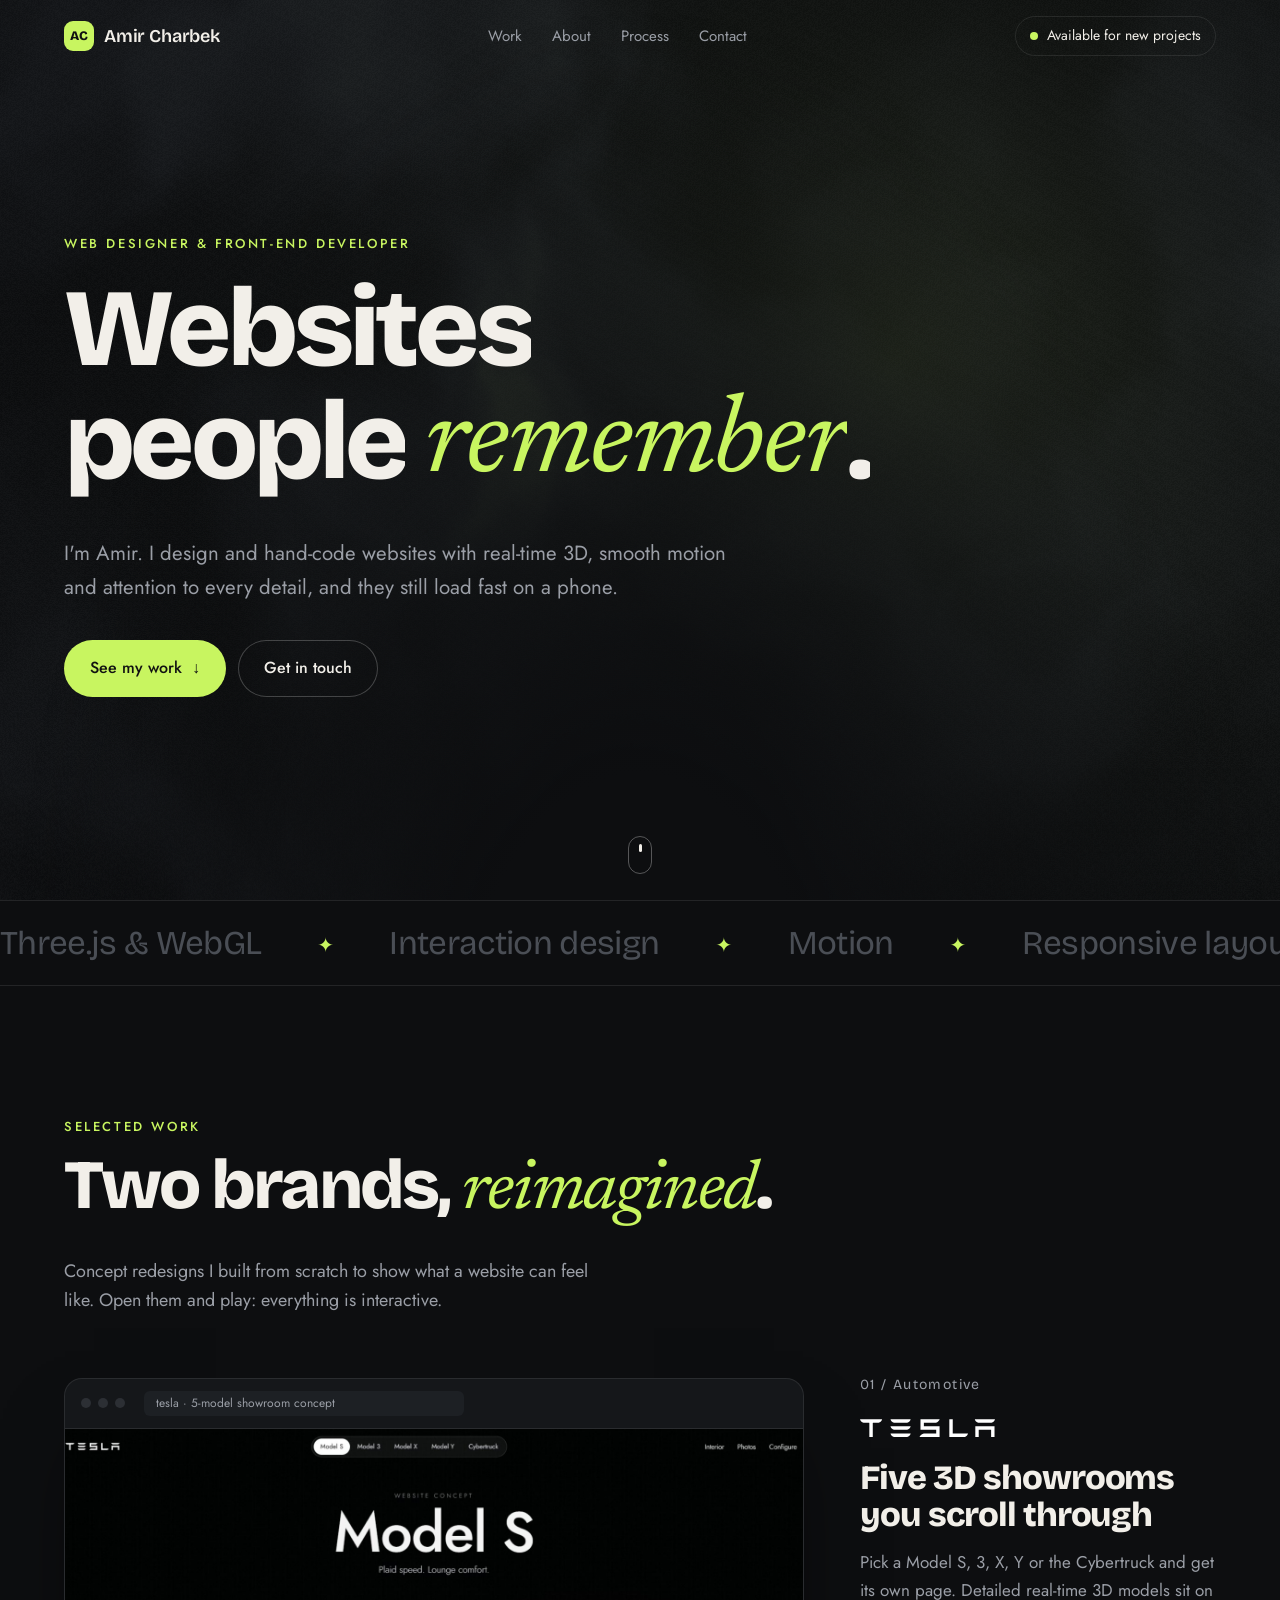
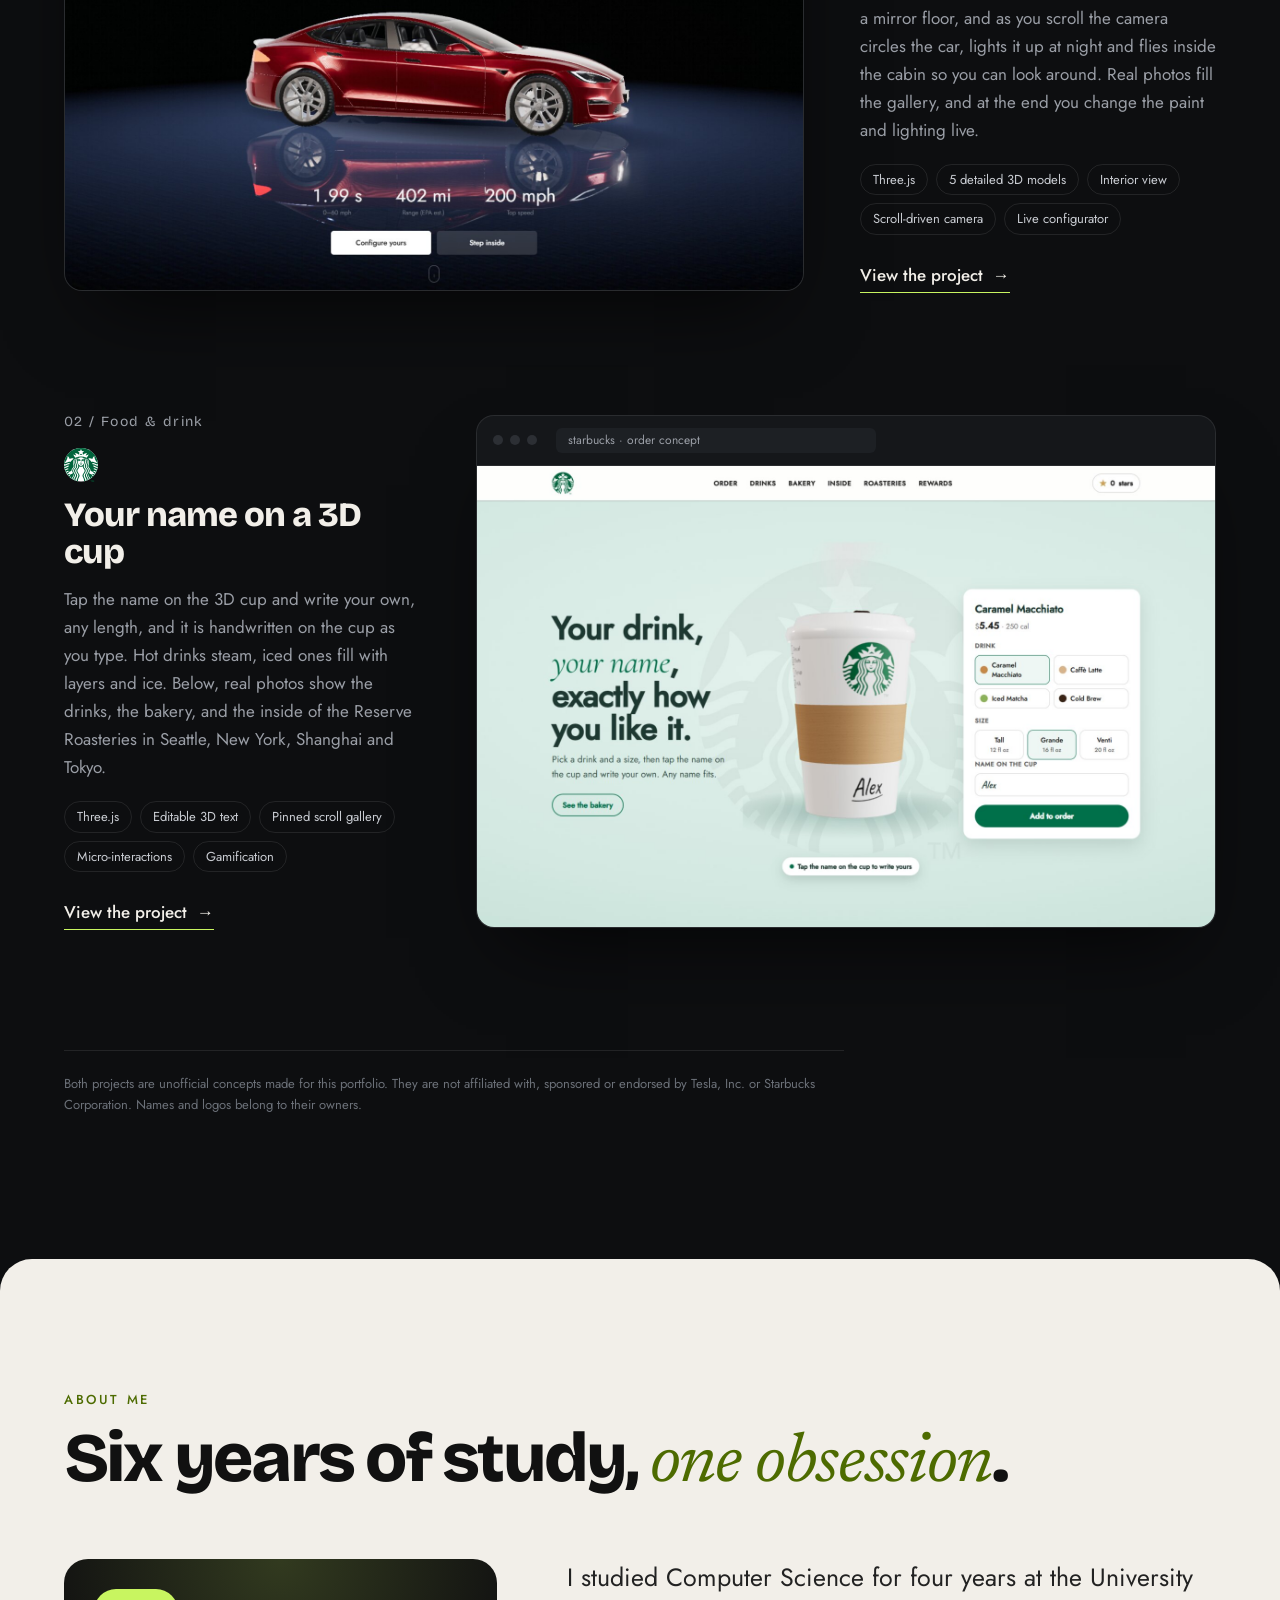
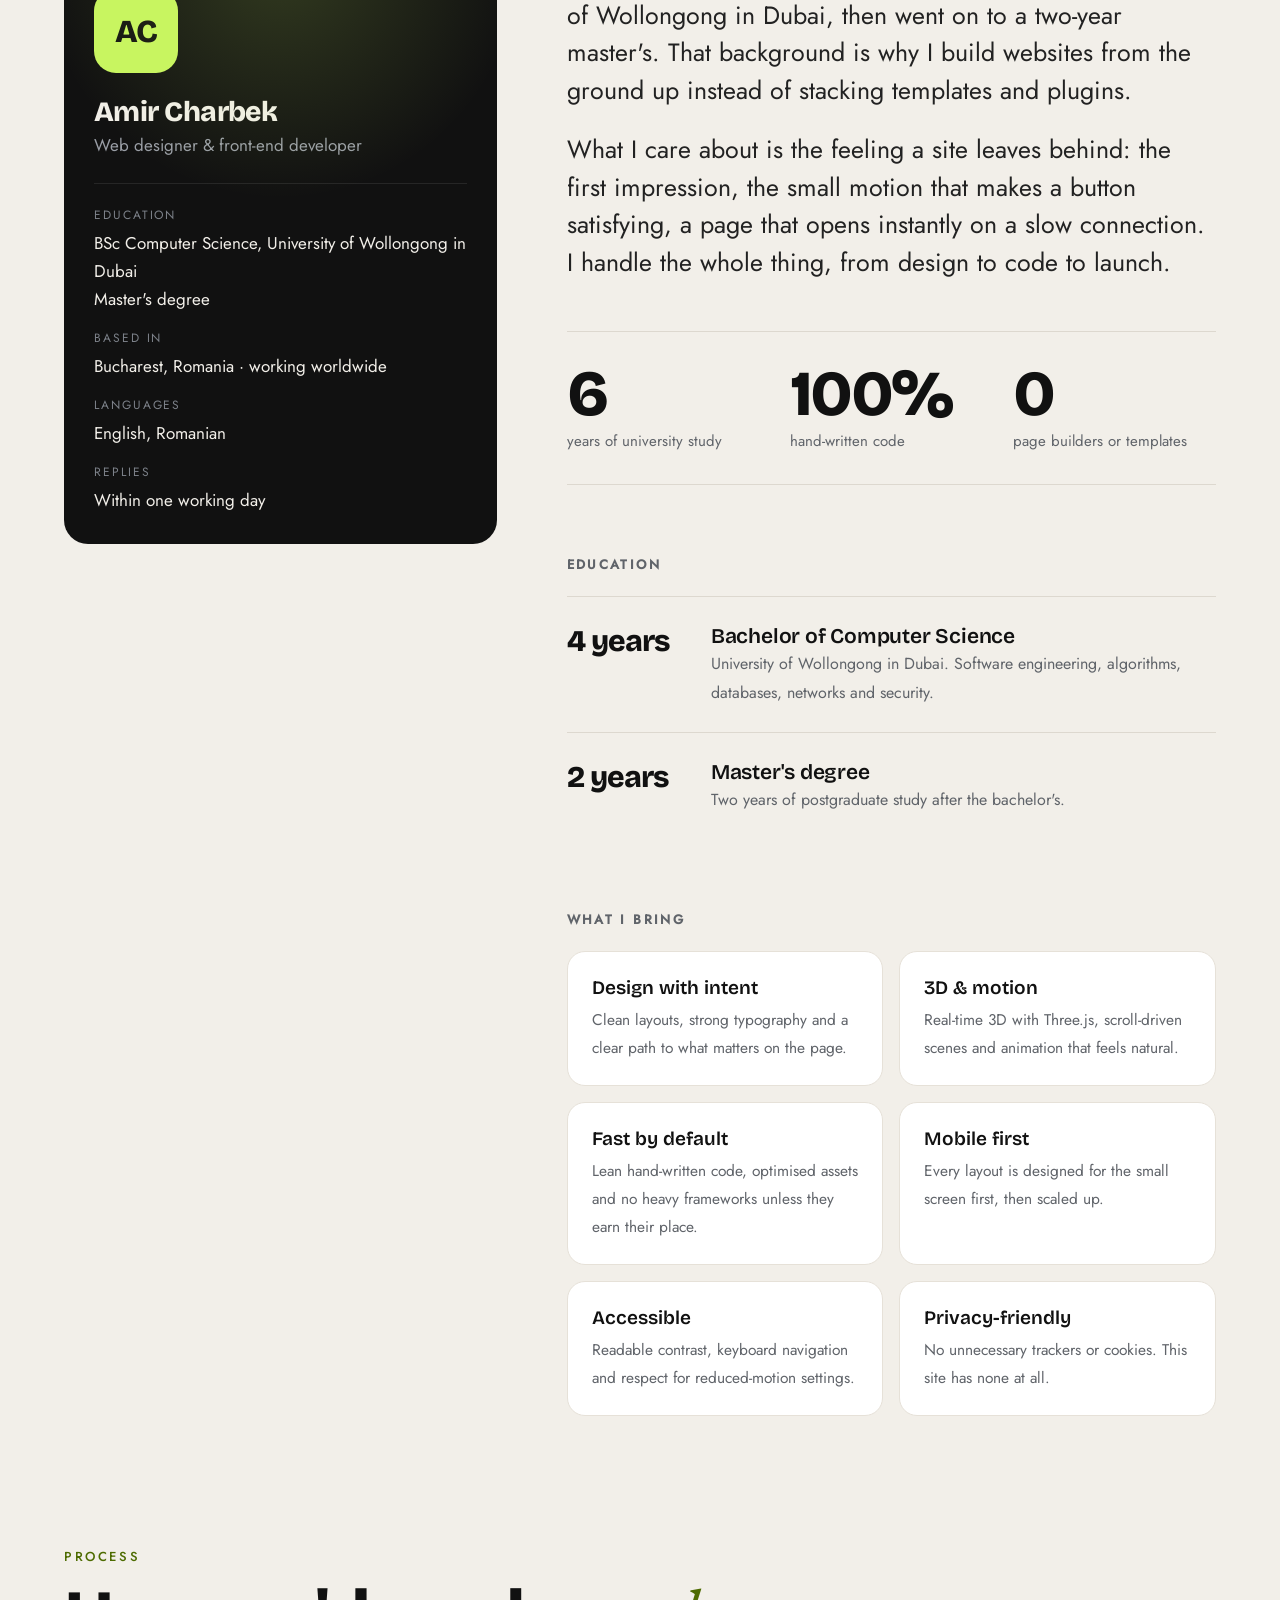
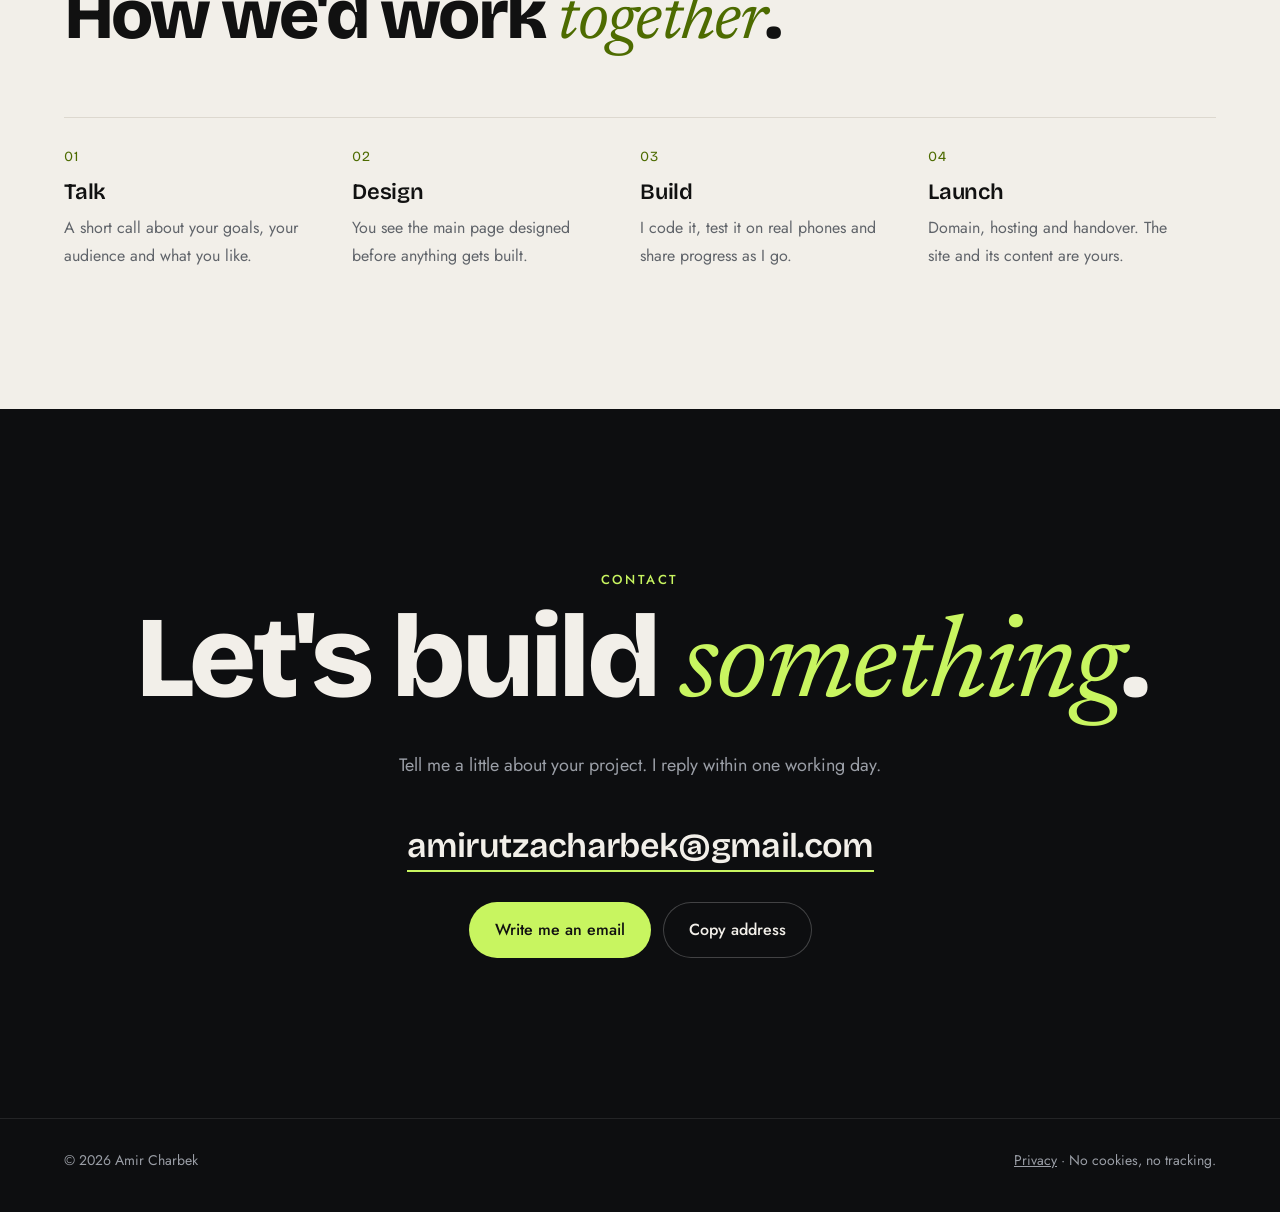
==== index.html @ db510cf8 "Portfolio site" ====
﻿<!doctype html>
<html lang="en">
<head>
<meta charset="utf-8">
<meta name="viewport" content="width=device-width, initial-scale=1">
<title>Amir Charbek · Web designer &amp; front-end developer</title>
<meta name="description" content="Amir Charbek designs and builds fast, interactive websites with 3D, motion and hand-written code. BSc Computer Science, University of Wollongong in Dubai, plus a master's degree.">
<meta name="theme-color" content="#0d0e10">
<link rel="stylesheet" href="/fonts/fonts.css">
<link rel="stylesheet" href="/style.css">
<script type="importmap">{ "imports": { "three": "/lib/three.module.min.js" } }</script>
</head>
<body>

<header class="top" id="top">
  <div class="wrap">
    <a class="brand" href="#"><i aria-hidden="true">AC</i>Amir Charbek</a>
    <nav aria-label="Main">
      <a href="#work">Work</a>
      <a href="#about">About</a>
      <a href="#process">Process</a>
      <a href="#contact">Contact</a>
    </nav>
    <a class="avail" href="#contact"><b aria-hidden="true"></b><span>Available for new projects</span></a>
  </div>
</header>

<main>
  <div class="hero">
    <canvas id="bg" aria-hidden="true"></canvas>
    <div class="wrap">
      <div class="eyebrow">Web designer &amp; front-end developer</div>
      <h1 id="headline">Websites people <span class="nb"><em>remember</em>.</span></h1>
      <p>I'm Amir. I design and hand-code websites with real-time 3D, smooth motion and attention to every detail, and they still load fast on a phone.</p>
      <div class="cta">
        <a class="btn" href="#work">See my work <span aria-hidden="true">↓</span></a>
        <a class="btn ghost" href="#contact">Get in touch</a>
      </div>
    </div>
    <div class="scroll-cue" aria-hidden="true"></div>
  </div>

  <div class="marquee" aria-hidden="true"><div>
    <span>Three.js &amp; WebGL</span><span>Interaction design</span><span>Motion</span><span>Responsive layouts</span><span>Accessibility</span><span>Performance</span><span>Clean code</span>
    <span>Three.js &amp; WebGL</span><span>Interaction design</span><span>Motion</span><span>Responsive layouts</span><span>Accessibility</span><span>Performance</span><span>Clean code</span>
  </div></div>

  <section id="work">
    <div class="wrap">
      <div class="sec-head">
        <div>
          <div class="eyebrow reveal">Selected work</div>
          <h2 class="reveal">Two brands, <em>reimagined</em>.</h2>
        </div>
        <p class="lead reveal">Concept redesigns I built from scratch to show what a website can feel like. Open them and play: everything is interactive.</p>
      </div>

      <article class="project">
        <a class="frame reveal" href="/proiecte/tesla/" data-tilt>
          <div class="bar"><i></i><i></i><i></i><span>tesla · 5-model showroom concept</span></div>
          <div class="shot"><img src="/proiecte/tesla/cover.jpg" alt="Tesla concept: a detailed 3D Tesla in a dark showroom with a mirror floor" loading="lazy" width="1600" height="1000"></div>
          <div class="open">Open ↗</div>
        </a>
        <div class="meta reveal">
          <div class="num">01 / Automotive</div>
          <div class="logo"><img src="/proiecte/tesla/img/tesla-wordmark-white.svg" alt="Tesla" style="height:18px"></div>
          <h3>Five 3D showrooms you scroll through</h3>
          <p>Pick a Model S, 3, X, Y or the Cybertruck and get its own page. Detailed real-time 3D models sit on a mirror floor, and as you scroll the camera circles the car, lights it up at night and flies inside the cabin so you can look around. Real photos fill the gallery, and at the end you change the paint and lighting live.</p>
          <div class="tags"><span>Three.js</span><span>5 detailed 3D models</span><span>Interior view</span><span>Scroll-driven camera</span><span>Live configurator</span></div>
          <a class="link" href="/proiecte/tesla/">View the project <span aria-hidden="true">→</span></a>
        </div>
      </article>

      <article class="project">
        <a class="frame reveal" href="/proiecte/starbucks/" data-tilt>
          <div class="bar"><i></i><i></i><i></i><span>starbucks · order concept</span></div>
          <div class="shot"><img src="/proiecte/starbucks/cover.jpg" alt="Starbucks concept: a 3D cup with a handwritten name next to a drink builder" loading="lazy" width="1600" height="1000"></div>
          <div class="open">Open ↗</div>
        </a>
        <div class="meta reveal">
          <div class="num">02 / Food &amp; drink</div>
          <div class="logo"><img src="/proiecte/starbucks/img/starbucks-siren.svg" alt="Starbucks"></div>
          <h3>Your name on a 3D cup</h3>
          <p>Tap the name on the 3D cup and write your own, any length, and it is handwritten on the cup as you type. Hot drinks steam, iced ones fill with layers and ice. Below, real photos show the drinks, the bakery, and the inside of the Reserve Roasteries in Seattle, New York, Shanghai and Tokyo.</p>
          <div class="tags"><span>Three.js</span><span>Editable 3D text</span><span>Pinned scroll gallery</span><span>Micro-interactions</span><span>Gamification</span></div>
          <a class="link" href="/proiecte/starbucks/">View the project <span aria-hidden="true">→</span></a>
        </div>
      </article>

      <p class="note reveal">Both projects are unofficial concepts made for this portfolio. They are not affiliated with, sponsored or endorsed by Tesla, Inc. or Starbucks Corporation. Names and logos belong to their owners.</p>
    </div>
  </section>

  <section class="about" id="about">
    <div class="wrap">
      <div class="sec-head">
        <div>
          <div class="eyebrow reveal">About me</div>
          <h2 class="reveal">Six years of study, <em>one obsession</em>.</h2>
        </div>
      </div>
      <div class="about-grid">
        <aside class="idcard reveal" id="idcard" aria-label="Profile">
          <div class="mono" aria-hidden="true">AC</div>
          <h3>Amir Charbek</h3>
          <div class="role">Web designer &amp; front-end developer</div>
          <dl>
            <div><dt>Education</dt><dd>BSc Computer Science, University of Wollongong in Dubai<br>Master's degree</dd></div>
            <div><dt>Based in</dt><dd>Bucharest, Romania · working worldwide</dd></div>
            <div><dt>Languages</dt><dd>English, Romanian</dd></div>
            <div><dt>Replies</dt><dd>Within one working day</dd></div>
          </dl>
        </aside>
        <div class="about-text">
          <p class="reveal">I studied Computer Science for four years at the University of Wollongong in Dubai, then went on to a two-year master's. That background is why I build websites from the ground up instead of stacking templates and plugins.</p>
          <p class="reveal">What I care about is the feeling a site leaves behind: the first impression, the small motion that makes a button satisfying, a page that opens instantly on a slow connection. I handle the whole thing, from design to code to launch.</p>

          <div class="stats reveal">
            <div><b data-count="6">0</b><span>years of university study</span></div>
            <div><b data-count="100" data-suffix="%">0</b><span>hand-written code</span></div>
            <div><b data-count="0">0</b><span>page builders or templates</span></div>
          </div>

          <h3 class="sub reveal">Education</h3>
          <div class="timeline">
            <div class="reveal"><div class="yrs">4 years</div><div><strong>Bachelor of Computer Science</strong><span>University of Wollongong in Dubai. Software engineering, algorithms, databases, networks and security.</span></div></div>
            <div class="reveal"><div class="yrs">2 years</div><div><strong>Master's degree</strong><span>Two years of postgraduate study after the bachelor's.</span></div></div>
          </div>

          <h3 class="sub reveal">What I bring</h3>
          <div class="skills">
            <div class="skill reveal"><b>Design with intent</b><span>Clean layouts, strong typography and a clear path to what matters on the page.</span></div>
            <div class="skill reveal"><b>3D &amp; motion</b><span>Real-time 3D with Three.js, scroll-driven scenes and animation that feels natural.</span></div>
            <div class="skill reveal"><b>Fast by default</b><span>Lean hand-written code, optimised assets and no heavy frameworks unless they earn their place.</span></div>
            <div class="skill reveal"><b>Mobile first</b><span>Every layout is designed for the small screen first, then scaled up.</span></div>
            <div class="skill reveal"><b>Accessible</b><span>Readable contrast, keyboard navigation and respect for reduced-motion settings.</span></div>
            <div class="skill reveal"><b>Privacy-friendly</b><span>No unnecessary trackers or cookies. This site has none at all.</span></div>
          </div>
        </div>
      </div>
    </div>
  </section>

  <section class="process" id="process">
    <div class="wrap">
      <div class="sec-head">
        <div>
          <div class="eyebrow reveal" style="color:#4d6b00">Process</div>
          <h2 class="reveal">How we'd work <em style="color:#4d6b00">together</em>.</h2>
        </div>
      </div>
      <div class="steps">
        <div class="reveal"><div class="n">01</div><b>Talk</b><span>A short call about your goals, your audience and what you like.</span></div>
        <div class="reveal"><div class="n">02</div><b>Design</b><span>You see the main page designed before anything gets built.</span></div>
        <div class="reveal"><div class="n">03</div><b>Build</b><span>I code it, test it on real phones and share progress as I go.</span></div>
        <div class="reveal"><div class="n">04</div><b>Launch</b><span>Domain, hosting and handover. The site and its content are yours.</span></div>
      </div>
    </div>
  </section>

  <section class="contact" id="contact">
    <div class="wrap">
      <div class="eyebrow reveal">Contact</div>
      <h2 class="reveal">Let's build <em>something</em>.</h2>
      <p class="lead reveal">Tell me a little about your project. I reply within one working day.</p>
      <a class="mail reveal" href="mailto:amirutzacharbek@gmail.com">amirutzacharbek@gmail.com</a>
      <div class="cta reveal">
        <a class="btn" href="mailto:amirutzacharbek@gmail.com?subject=New%20project">Write me an email</a>
        <button class="btn ghost" id="copy" type="button">Copy address</button>
      </div>
    </div>
  </section>
</main>

<footer>
  <div class="wrap">
    <span>© 2026 Amir Charbek</span>
    <span><a href="/privacy/">Privacy</a> · No cookies, no tracking.</span>
  </div>
</footer>
<div class="toast" id="toast" role="status"></div>

<script>
// headline: split into words that slide up one after another
(() => {
  const h = document.getElementById('headline'); let i = 0;
  const wrapWords = node => [...node.childNodes].forEach(n => {
    if (n.nodeType === 3) {
      const frag = document.createDocumentFragment();
      n.textContent.split(/(\s+)/).forEach(t => {
        if (!t) return;
        if (/^\s+$/.test(t)) { frag.append(t); return; }
        const w = document.createElement('span'); w.className = 'w';
        const s = document.createElement('span'); s.textContent = t; s.style.animationDelay = (.15 + i++ * .08) + 's';
        w.append(s); frag.append(w);
      });
      n.replaceWith(frag);
    } else wrapWords(n);
  });
  wrapWords(h);
})();

// header gets a background after scrolling
const top_ = document.getElementById('top');
addEventListener('scroll', () => top_.classList.toggle('solid', scrollY > 40), { passive: true });

// reveal on scroll + counters
const reduce = matchMedia('(prefers-reduced-motion: reduce)').matches;
const count = el => { const to = +el.dataset.count, suf = el.dataset.suffix || '', t0 = performance.now(); const st = t => { const k = Math.min(1, (t - t0) / 1400), e = 1 - Math.pow(1 - k, 3); el.textContent = Math.round(to * e) + suf; if (k < 1) requestAnimationFrame(st); }; reduce ? el.textContent = to + suf : requestAnimationFrame(st); };
const io = new IntersectionObserver(es => es.forEach(e => { if (!e.isIntersecting) return; e.target.classList.add('in'); e.target.querySelectorAll('[data-count]').forEach(count); io.unobserve(e.target); }), { threshold: .15 });
document.querySelectorAll('.reveal').forEach(el => io.observe(el));

// 3D tilt on project frames
if (!reduce && matchMedia('(hover: hover)').matches) {
  document.querySelectorAll('[data-tilt]').forEach(f => {
    f.addEventListener('pointermove', e => { const r = f.getBoundingClientRect(), x = (e.clientX - r.left) / r.width - .5, y = (e.clientY - r.top) / r.height - .5; f.style.transform = `perspective(1400px) rotateY(${x * 7}deg) rotateX(${-y * 7}deg) translateY(-4px)`; });
    f.addEventListener('pointerleave', () => f.style.transform = '');
  });
  const card = document.getElementById('idcard');
  card.addEventListener('pointermove', e => { const r = card.getBoundingClientRect(); card.style.setProperty('--mx', (e.clientX - r.left) + 'px'); card.style.setProperty('--my', (e.clientY - r.top) + 'px'); });
}

// copy email
const toast = m => { const t = document.getElementById('toast'); t.textContent = m; t.classList.add('show'); clearTimeout(t.h); t.h = setTimeout(() => t.classList.remove('show'), 2200); };
document.getElementById('copy').addEventListener('click', async () => { try { await navigator.clipboard.writeText('amirutzacharbek@gmail.com'); toast('Email address copied'); } catch { toast('amirutzacharbek@gmail.com'); } });
</script>

<script type="module">
// hero background: flowing noise shader that reacts to the mouse
import * as THREE from 'three';
const canvas = document.getElementById('bg');
const reduce = matchMedia('(prefers-reduced-motion: reduce)').matches;
let renderer;
try { renderer = new THREE.WebGLRenderer({ canvas, antialias: false, alpha: false, powerPreference: 'low-power' }); } catch (e) { canvas.remove(); }
if (renderer) {
  renderer.setPixelRatio(Math.min(devicePixelRatio, 1.5));
  const scene = new THREE.Scene(), cam = new THREE.OrthographicCamera(-1, 1, 1, -1, 0, 1);
  const u = { t: { value: 0 }, res: { value: new THREE.Vector2() }, m: { value: new THREE.Vector2(.7, .6) } };
  const mat = new THREE.ShaderMaterial({ uniforms: u, vertexShader: 'varying vec2 v; void main(){ v = uv; gl_Position = vec4(position.xy, 0., 1.); }',
    fragmentShader: `
      precision highp float; varying vec2 v; uniform float t; uniform vec2 res, m;
      float h(vec2 p){ return fract(sin(dot(p, vec2(127.1, 311.7))) * 43758.5453); }
      float n(vec2 p){ vec2 i = floor(p), f = fract(p); f = f*f*(3.-2.*f); return mix(mix(h(i), h(i+vec2(1,0)), f.x), mix(h(i+vec2(0,1)), h(i+vec2(1,1)), f.x), f.y); }
      float fbm(vec2 p){ float a = .5, s = 0.; for (int i = 0; i < 5; i++){ s += a*n(p); p = p*2.03 + 7.1; a *= .5; } return s; }
      void main(){
        vec2 p = v; p.x *= res.x/res.y; vec2 mm = m; mm.x *= res.x/res.y;
        float d = length(p - mm);
        vec2 q = vec2(fbm(p*1.6 + t*.05), fbm(p*1.6 - t*.04 + 3.));
        float f = fbm(p*1.8 + q*1.9 + vec2(0., t*.03) - (p-mm)*.35*exp(-d*2.));
        vec3 base = vec3(.051,.055,.063);
        vec3 c = mix(base, vec3(.11,.12,.14), smoothstep(.35,.85,f));
        c += vec3(.78,.96,.38) * pow(smoothstep(.55,.95,f), 3.) * .38;
        c += vec3(.78,.96,.38) * .10 * exp(-d*3.2);
        c += (h(v*res + t) - .5) * .025;
        gl_FragColor = vec4(c, 1.);
      }` });
  scene.add(new THREE.Mesh(new THREE.PlaneGeometry(2, 2), mat));
  const size = () => { const r = canvas.getBoundingClientRect(); renderer.setSize(r.width, r.height, false); u.res.value.set(r.width, r.height); };
  addEventListener('resize', size); size();
  const want = new THREE.Vector2(.7, .6);
  addEventListener('pointermove', e => { const r = canvas.getBoundingClientRect(); want.set((e.clientX - r.left) / r.width, 1 - (e.clientY - r.top) / r.height); });
  let vis = true; new IntersectionObserver(([e]) => vis = e.isIntersecting).observe(canvas);
  const clock = new THREE.Clock();
  const loop = () => { requestAnimationFrame(loop); if (!vis) return; u.t.value = reduce ? 4 : clock.getElapsedTime(); u.m.value.lerp(want, .04); renderer.render(scene, cam); };
  loop();
}
</script>
</body>
</html>
---- fonts/fonts.css ----
@font-face{font-family:'Cormorant Garamond';font-style:normal;font-weight:400;font-display:swap;src:url(/fonts/cormorant-garamond-latin-400-normal.woff2) format('woff2');unicode-range:U+0000-00FF, U+0131, U+0152-0153, U+02BB-02BC, U+02C6, U+02DA, U+02DC, U+0304, U+0308, U+0329, U+2000-206F, U+20AC, U+2122, U+2191, U+2193, U+2212, U+2215, U+FEFF, U+FFFD}
@font-face{font-family:'Cormorant Garamond';font-style:normal;font-weight:400;font-display:swap;src:url(/fonts/cormorant-garamond-latin-ext-400-normal.woff2) format('woff2');unicode-range:U+0100-02BA, U+02BD-02C5, U+02C7-02CC, U+02CE-02D7, U+02DD-02FF, U+0304, U+0308, U+0329, U+1D00-1DBF, U+1E00-1E9F, U+1EF2-1EFF, U+2020, U+20A0-20AB, U+20AD-20C0, U+2113, U+2C60-2C7F, U+A720-A7FF}
@font-face{font-family:'Cormorant Garamond';font-style:italic;font-weight:400;font-display:swap;src:url(/fonts/cormorant-garamond-latin-400-italic.woff2) format('woff2');unicode-range:U+0000-00FF, U+0131, U+0152-0153, U+02BB-02BC, U+02C6, U+02DA, U+02DC, U+0304, U+0308, U+0329, U+2000-206F, U+20AC, U+2122, U+2191, U+2193, U+2212, U+2215, U+FEFF, U+FFFD}
@font-face{font-family:'Cormorant Garamond';font-style:italic;font-weight:400;font-display:swap;src:url(/fonts/cormorant-garamond-latin-ext-400-italic.woff2) format('woff2');unicode-range:U+0100-02BA, U+02BD-02C5, U+02C7-02CC, U+02CE-02D7, U+02DD-02FF, U+0304, U+0308, U+0329, U+1D00-1DBF, U+1E00-1E9F, U+1EF2-1EFF, U+2020, U+20A0-20AB, U+20AD-20C0, U+2113, U+2C60-2C7F, U+A720-A7FF}
@font-face{font-family:'Cormorant Garamond';font-style:normal;font-weight:500;font-display:swap;src:url(/fonts/cormorant-garamond-latin-500-normal.woff2) format('woff2');unicode-range:U+0000-00FF, U+0131, U+0152-0153, U+02BB-02BC, U+02C6, U+02DA, U+02DC, U+0304, U+0308, U+0329, U+2000-206F, U+20AC, U+2122, U+2191, U+2193, U+2212, U+2215, U+FEFF, U+FFFD}
@font-face{font-family:'Cormorant Garamond';font-style:normal;font-weight:500;font-display:swap;src:url(/fonts/cormorant-garamond-latin-ext-500-normal.woff2) format('woff2');unicode-range:U+0100-02BA, U+02BD-02C5, U+02C7-02CC, U+02CE-02D7, U+02DD-02FF, U+0304, U+0308, U+0329, U+1D00-1DBF, U+1E00-1E9F, U+1EF2-1EFF, U+2020, U+20A0-20AB, U+20AD-20C0, U+2113, U+2C60-2C7F, U+A720-A7FF}
@font-face{font-family:'Cormorant Garamond';font-style:normal;font-weight:600;font-display:swap;src:url(/fonts/cormorant-garamond-latin-600-normal.woff2) format('woff2');unicode-range:U+0000-00FF, U+0131, U+0152-0153, U+02BB-02BC, U+02C6, U+02DA, U+02DC, U+0304, U+0308, U+0329, U+2000-206F, U+20AC, U+2122, U+2191, U+2193, U+2212, U+2215, U+FEFF, U+FFFD}
@font-face{font-family:'Cormorant Garamond';font-style:normal;font-weight:600;font-display:swap;src:url(/fonts/cormorant-garamond-latin-ext-600-normal.woff2) format('woff2');unicode-range:U+0100-02BA, U+02BD-02C5, U+02C7-02CC, U+02CE-02D7, U+02DD-02FF, U+0304, U+0308, U+0329, U+1D00-1DBF, U+1E00-1E9F, U+1EF2-1EFF, U+2020, U+20A0-20AB, U+20AD-20C0, U+2113, U+2C60-2C7F, U+A720-A7FF}
@font-face{font-family:'Jost';font-style:normal;font-weight:300;font-display:swap;src:url(/fonts/jost-latin-300-normal.woff2) format('woff2');unicode-range:U+0000-00FF, U+0131, U+0152-0153, U+02BB-02BC, U+02C6, U+02DA, U+02DC, U+0304, U+0308, U+0329, U+2000-206F, U+20AC, U+2122, U+2191, U+2193, U+2212, U+2215, U+FEFF, U+FFFD}
@font-face{font-family:'Jost';font-style:normal;font-weight:300;font-display:swap;src:url(/fonts/jost-latin-ext-300-normal.woff2) format('woff2');unicode-range:U+0100-02BA, U+02BD-02C5, U+02C7-02CC, U+02CE-02D7, U+02DD-02FF, U+0304, U+0308, U+0329, U+1D00-1DBF, U+1E00-1E9F, U+1EF2-1EFF, U+2020, U+20A0-20AB, U+20AD-20C0, U+2113, U+2C60-2C7F, U+A720-A7FF}
@font-face{font-family:'Jost';font-style:normal;font-weight:400;font-display:swap;src:url(/fonts/jost-latin-400-normal.woff2) format('woff2');unicode-range:U+0000-00FF, U+0131, U+0152-0153, U+02BB-02BC, U+02C6, U+02DA, U+02DC, U+0304, U+0308, U+0329, U+2000-206F, U+20AC, U+2122, U+2191, U+2193, U+2212, U+2215, U+FEFF, U+FFFD}
@font-face{font-family:'Jost';font-style:normal;font-weight:400;font-display:swap;src:url(/fonts/jost-latin-ext-400-normal.woff2) format('woff2');unicode-range:U+0100-02BA, U+02BD-02C5, U+02C7-02CC, U+02CE-02D7, U+02DD-02FF, U+0304, U+0308, U+0329, U+1D00-1DBF, U+1E00-1E9F, U+1EF2-1EFF, U+2020, U+20A0-20AB, U+20AD-20C0, U+2113, U+2C60-2C7F, U+A720-A7FF}
@font-face{font-family:'Jost';font-style:normal;font-weight:500;font-display:swap;src:url(/fonts/jost-latin-500-normal.woff2) format('woff2');unicode-range:U+0000-00FF, U+0131, U+0152-0153, U+02BB-02BC, U+02C6, U+02DA, U+02DC, U+0304, U+0308, U+0329, U+2000-206F, U+20AC, U+2122, U+2191, U+2193, U+2212, U+2215, U+FEFF, U+FFFD}
@font-face{font-family:'Jost';font-style:normal;font-weight:500;font-display:swap;src:url(/fonts/jost-latin-ext-500-normal.woff2) format('woff2');unicode-range:U+0100-02BA, U+02BD-02C5, U+02C7-02CC, U+02CE-02D7, U+02DD-02FF, U+0304, U+0308, U+0329, U+1D00-1DBF, U+1E00-1E9F, U+1EF2-1EFF, U+2020, U+20A0-20AB, U+20AD-20C0, U+2113, U+2C60-2C7F, U+A720-A7FF}
@font-face{font-family:'Bricolage Grotesque';font-style:normal;font-weight:400;font-display:swap;src:url(/fonts/bricolage-grotesque-latin-400-normal.woff2) format('woff2');unicode-range:U+0000-00FF, U+0131, U+0152-0153, U+02BB-02BC, U+02C6, U+02DA, U+02DC, U+0304, U+0308, U+0329, U+2000-206F, U+20AC, U+2122, U+2191, U+2193, U+2212, U+2215, U+FEFF, U+FFFD}
@font-face{font-family:'Bricolage Grotesque';font-style:normal;font-weight:400;font-display:swap;src:url(/fonts/bricolage-grotesque-latin-ext-400-normal.woff2) format('woff2');unicode-range:U+0100-02BA, U+02BD-02C5, U+02C7-02CC, U+02CE-02D7, U+02DD-02FF, U+0304, U+0308, U+0329, U+1D00-1DBF, U+1E00-1E9F, U+1EF2-1EFF, U+2020, U+20A0-20AB, U+20AD-20C0, U+2113, U+2C60-2C7F, U+A720-A7FF}
@font-face{font-family:'Bricolage Grotesque';font-style:normal;font-weight:600;font-display:swap;src:url(/fonts/bricolage-grotesque-latin-600-normal.woff2) format('woff2');unicode-range:U+0000-00FF, U+0131, U+0152-0153, U+02BB-02BC, U+02C6, U+02DA, U+02DC, U+0304, U+0308, U+0329, U+2000-206F, U+20AC, U+2122, U+2191, U+2193, U+2212, U+2215, U+FEFF, U+FFFD}
@font-face{font-family:'Bricolage Grotesque';font-style:normal;font-weight:600;font-display:swap;src:url(/fonts/bricolage-grotesque-latin-ext-600-normal.woff2) format('woff2');unicode-range:U+0100-02BA, U+02BD-02C5, U+02C7-02CC, U+02CE-02D7, U+02DD-02FF, U+0304, U+0308, U+0329, U+1D00-1DBF, U+1E00-1E9F, U+1EF2-1EFF, U+2020, U+20A0-20AB, U+20AD-20C0, U+2113, U+2C60-2C7F, U+A720-A7FF}
@font-face{font-family:'Bricolage Grotesque';font-style:normal;font-weight:800;font-display:swap;src:url(/fonts/bricolage-grotesque-latin-800-normal.woff2) format('woff2');unicode-range:U+0000-00FF, U+0131, U+0152-0153, U+02BB-02BC, U+02C6, U+02DA, U+02DC, U+0304, U+0308, U+0329, U+2000-206F, U+20AC, U+2122, U+2191, U+2193, U+2212, U+2215, U+FEFF, U+FFFD}
@font-face{font-family:'Bricolage Grotesque';font-style:normal;font-weight:800;font-display:swap;src:url(/fonts/bricolage-grotesque-latin-ext-800-normal.woff2) format('woff2');unicode-range:U+0100-02BA, U+02BD-02C5, U+02C7-02CC, U+02CE-02D7, U+02DD-02FF, U+0304, U+0308, U+0329, U+1D00-1DBF, U+1E00-1E9F, U+1EF2-1EFF, U+2020, U+20A0-20AB, U+20AD-20C0, U+2113, U+2C60-2C7F, U+A720-A7FF}
@font-face{font-family:'Newsreader';font-style:normal;font-weight:400;font-display:swap;src:url(/fonts/newsreader-latin-400-normal.woff2) format('woff2');unicode-range:U+0000-00FF, U+0131, U+0152-0153, U+02BB-02BC, U+02C6, U+02DA, U+02DC, U+0304, U+0308, U+0329, U+2000-206F, U+20AC, U+2122, U+2191, U+2193, U+2212, U+2215, U+FEFF, U+FFFD}
@font-face{font-family:'Newsreader';font-style:normal;font-weight:400;font-display:swap;src:url(/fonts/newsreader-latin-ext-400-normal.woff2) format('woff2');unicode-range:U+0100-02BA, U+02BD-02C5, U+02C7-02CC, U+02CE-02D7, U+02DD-02FF, U+0304, U+0308, U+0329, U+1D00-1DBF, U+1E00-1E9F, U+1EF2-1EFF, U+2020, U+20A0-20AB, U+20AD-20C0, U+2113, U+2C60-2C7F, U+A720-A7FF}
@font-face{font-family:'Newsreader';font-style:italic;font-weight:400;font-display:swap;src:url(/fonts/newsreader-latin-400-italic.woff2) format('woff2');unicode-range:U+0000-00FF, U+0131, U+0152-0153, U+02BB-02BC, U+02C6, U+02DA, U+02DC, U+0304, U+0308, U+0329, U+2000-206F, U+20AC, U+2122, U+2191, U+2193, U+2212, U+2215, U+FEFF, U+FFFD}
@font-face{font-family:'Newsreader';font-style:italic;font-weight:400;font-display:swap;src:url(/fonts/newsreader-latin-ext-400-italic.woff2) format('woff2');unicode-range:U+0100-02BA, U+02BD-02C5, U+02C7-02CC, U+02CE-02D7, U+02DD-02FF, U+0304, U+0308, U+0329, U+1D00-1DBF, U+1E00-1E9F, U+1EF2-1EFF, U+2020, U+20A0-20AB, U+20AD-20C0, U+2113, U+2C60-2C7F, U+A720-A7FF}
@font-face{font-family:'Newsreader';font-style:normal;font-weight:500;font-display:swap;src:url(/fonts/newsreader-latin-500-normal.woff2) format('woff2');unicode-range:U+0000-00FF, U+0131, U+0152-0153, U+02BB-02BC, U+02C6, U+02DA, U+02DC, U+0304, U+0308, U+0329, U+2000-206F, U+20AC, U+2122, U+2191, U+2193, U+2212, U+2215, U+FEFF, U+FFFD}
@font-face{font-family:'Newsreader';font-style:normal;font-weight:500;font-display:swap;src:url(/fonts/newsreader-latin-ext-500-normal.woff2) format('woff2');unicode-range:U+0100-02BA, U+02BD-02C5, U+02C7-02CC, U+02CE-02D7, U+02DD-02FF, U+0304, U+0308, U+0329, U+1D00-1DBF, U+1E00-1E9F, U+1EF2-1EFF, U+2020, U+20A0-20AB, U+20AD-20C0, U+2113, U+2C60-2C7F, U+A720-A7FF}
@font-face{font-family:'Caveat';font-style:normal;font-weight:600;font-display:swap;src:url(/fonts/caveat-latin-600-normal.woff2) format('woff2');unicode-range:U+0000-00FF, U+0131, U+0152-0153, U+02BB-02BC, U+02C6, U+02DA, U+02DC, U+0304, U+0308, U+0329, U+2000-206F, U+20AC, U+2122, U+2191, U+2193, U+2212, U+2215, U+FEFF, U+FFFD}
@font-face{font-family:'Caveat';font-style:normal;font-weight:600;font-display:swap;src:url(/fonts/caveat-latin-ext-600-normal.woff2) format('woff2');unicode-range:U+0100-02BA, U+02BD-02C5, U+02C7-02CC, U+02CE-02D7, U+02DD-02FF, U+0304, U+0308, U+0329, U+1D00-1DBF, U+1E00-1E9F, U+1EF2-1EFF, U+2020, U+20A0-20AB, U+20AD-20C0, U+2113, U+2C60-2C7F, U+A720-A7FF}
---- style.css ----
﻿:root {
  --bg: #0d0e10;
  --bg2: #15171a;
  --ink: #f2efe9;
  --soft: #9a9ea6;
  --line: rgba(255,255,255,.09);
  --accent: #c8f560;
  --display: "Bricolage Grotesque", "Jost", system-ui, sans-serif;
  --sans: "Jost", -apple-system, "Segoe UI", Roboto, Helvetica, Arial, sans-serif;
  --serif: "Newsreader", Georgia, serif;
  color-scheme: dark;
}
* { box-sizing: border-box; }
html { -webkit-text-size-adjust: 100%; scroll-behavior: smooth; }
body { margin: 0; background: var(--bg); color: var(--ink); font: 400 17px/1.65 var(--sans); overflow-x: hidden; }
img { max-width: 100%; display: block; }
a { color: inherit; }
::selection { background: var(--accent); color: #111; }
:focus-visible { outline: 2px solid var(--accent); outline-offset: 3px; }
.wrap { max-width: 1200px; margin: 0 auto; padding: 0 24px; }

/* header */
.top { position: fixed; inset: 0 0 auto; z-index: 40; transition: background .4s, backdrop-filter .4s; }
.top.solid { background: rgba(13,14,16,.72); backdrop-filter: blur(14px); -webkit-backdrop-filter: blur(14px); border-bottom: 1px solid var(--line); }
.top .wrap { display: flex; align-items: center; justify-content: space-between; height: 72px; gap: 20px; }
.brand { font: 600 18px var(--display); text-decoration: none; letter-spacing: -.01em; display: flex; align-items: center; gap: 10px; }
.brand i { width: 30px; height: 30px; border-radius: 9px; background: var(--accent); color: #111; display: grid; place-items: center; font: 800 13px var(--display); font-style: normal; }
.top nav { display: flex; gap: 30px; font-size: 15px; }
.top nav a { text-decoration: none; color: var(--soft); transition: color .2s; }
.top nav a:hover { color: var(--ink); }
.avail { display: flex; align-items: center; gap: 9px; font-size: 14px; border: 1px solid var(--line); padding: 7px 14px; border-radius: 999px; text-decoration: none; }
.avail b { width: 8px; height: 8px; border-radius: 50%; background: var(--accent); box-shadow: 0 0 0 0 rgba(200,245,96,.6); animation: ping 2s infinite; }
@keyframes ping { 70% { box-shadow: 0 0 0 9px rgba(200,245,96,0); } 100% { box-shadow: 0 0 0 0 rgba(200,245,96,0); } }

/* hero */
.hero { position: relative; min-height: 100svh; display: flex; align-items: center; overflow: hidden; }
#bg { position: absolute; inset: 0; width: 100%; height: 100%; }
.hero::after { content: ""; position: absolute; inset: 0; background: radial-gradient(ellipse at 50% 120%, var(--bg) 20%, transparent 70%); pointer-events: none; }
.hero .wrap { position: relative; z-index: 1; padding-top: 90px; padding-bottom: 60px; width: 100%; }
.eyebrow { font-size: 13px; letter-spacing: .2em; text-transform: uppercase; color: var(--accent); font-weight: 500; }
.hero h1 { font: 800 clamp(46px, 8.6vw, 128px)/.95 var(--display); letter-spacing: -.045em; margin: 22px 0 28px; max-width: 11ch; }
.hero h1 .nb { white-space: nowrap; }
.hero h1 em { font: italic 400 1em/1 var(--serif); letter-spacing: -.02em; color: var(--accent); }
.hero h1 .w { display: inline-block; overflow: hidden; vertical-align: top; padding-bottom: .08em; }
.hero h1 .w > span { display: inline-block; transform: translateY(105%); animation: up 1s cubic-bezier(.2,.8,.1,1) forwards; }
@keyframes up { to { transform: none; } }
.hero p { font-size: clamp(18px, 1.6vw, 21px); color: var(--soft); max-width: 34em; margin: 0 0 36px; opacity: 0; animation: fade 1s .9s forwards; }
.hero .cta { opacity: 0; animation: fade 1s 1.1s forwards; display: flex; gap: 12px; flex-wrap: wrap; }
@keyframes fade { to { opacity: 1; } }
.btn { display: inline-flex; align-items: center; gap: 10px; background: var(--accent); color: #111; padding: 15px 26px; border-radius: 999px; text-decoration: none; font-weight: 500; border: 0; font-size: 16px; cursor: pointer; transition: transform .25s, box-shadow .25s; font-family: var(--sans); }
.btn:hover { transform: translateY(-2px); box-shadow: 0 10px 30px rgba(200,245,96,.25); }
.btn.ghost { background: transparent; color: var(--ink); box-shadow: inset 0 0 0 1px rgba(255,255,255,.22); }
.btn.ghost:hover { box-shadow: inset 0 0 0 1px var(--ink); }
.scroll-cue { position: absolute; left: 50%; bottom: 26px; z-index: 1; transform: translateX(-50%); width: 24px; height: 38px; border: 1.5px solid rgba(255,255,255,.3); border-radius: 14px; }
.scroll-cue::after { content: ""; position: absolute; left: 50%; top: 7px; width: 3px; height: 8px; margin-left: -1.5px; border-radius: 2px; background: var(--ink); animation: cue 1.8s infinite; }
@keyframes cue { 60% { transform: translateY(12px); opacity: 0; } }

.marquee { border-block: 1px solid var(--line); overflow: hidden; padding: 22px 0; white-space: nowrap; }
.marquee div { display: inline-flex; gap: 56px; animation: slide 38s linear infinite; font: 500 clamp(22px, 2.6vw, 34px) var(--display); color: #4a4e55; letter-spacing: -.02em; }
.marquee span::after { content: "✦"; margin-left: 56px; color: var(--accent); font-size: .6em; vertical-align: middle; }
@keyframes slide { to { transform: translateX(-50%); } }

/* sections */
section { padding: 130px 0; }
.sec-head { display: flex; justify-content: space-between; align-items: end; gap: 30px; margin-bottom: 60px; flex-wrap: wrap; }
h2 { font: 700 clamp(38px, 5.4vw, 76px)/1 var(--display); letter-spacing: -.04em; margin: 14px 0 0; }
h2 em { font: italic 400 1em/1 var(--serif); color: var(--accent); letter-spacing: -.02em; }
.lead { color: var(--soft); max-width: 30em; margin: 0; font-size: 18px; }

/* work */
.project { display: grid; grid-template-columns: 1.35fr .65fr; gap: 56px; align-items: center; margin-bottom: 120px; }
.project:nth-of-type(even) { grid-template-columns: .65fr 1.35fr; }
.project:nth-of-type(even) .frame { order: 2; }
.frame { position: relative; border-radius: 18px; background: var(--bg2); border: 1px solid var(--line); overflow: hidden; transform-style: preserve-3d; transition: transform .6s cubic-bezier(.2,.8,.1,1), box-shadow .6s; box-shadow: 0 40px 80px -30px rgba(0,0,0,.7); text-decoration: none; display: block; }
.frame .bar { display: flex; align-items: center; gap: 7px; padding: 12px 16px; border-bottom: 1px solid var(--line); font-size: 12px; color: var(--soft); }
.frame .bar i { width: 10px; height: 10px; border-radius: 50%; background: #2c2f34; }
.frame .bar span { margin-left: 12px; background: #1d2024; border-radius: 6px; padding: 3px 12px; flex: 1; max-width: 320px; overflow: hidden; text-overflow: ellipsis; white-space: nowrap; }
.shot { position: relative; aspect-ratio: 16/10; overflow: hidden; background: #111; }
.shot img { width: 100%; height: 100%; object-fit: cover; transition: transform 1.2s cubic-bezier(.2,.8,.1,1); }
.frame:hover .shot img { transform: scale(1.04); }
.open { position: absolute; right: 20px; bottom: 20px; width: 92px; height: 92px; border-radius: 50%; background: var(--accent); color: #111; display: grid; place-items: center; font-weight: 500; font-size: 14px; transform: scale(0) rotate(-30deg); transition: transform .5s cubic-bezier(.2,.8,.1,1); }
.frame:hover .open { transform: none; }
.meta .num { font: 500 14px var(--display); color: var(--soft); letter-spacing: .1em; }
.meta .logo { height: 34px; margin: 18px 0 14px; display: flex; align-items: center; }
.meta .logo img { height: 100%; width: auto; }
.meta h3 { font: 700 34px/1.1 var(--display); letter-spacing: -.03em; margin: 0 0 14px; }
.meta p { color: var(--soft); margin: 0 0 20px; }
.tags { display: flex; flex-wrap: wrap; gap: 8px; margin-bottom: 26px; }
.tags span { font-size: 13px; border: 1px solid var(--line); border-radius: 999px; padding: 4px 12px; color: #c9ccd2; }
.link { display: inline-flex; gap: 10px; align-items: center; text-decoration: none; font-weight: 500; border-bottom: 1px solid var(--accent); padding-bottom: 3px; }
.link:hover { color: var(--accent); }
.note { font-size: 13px; color: #6b7078; border-top: 1px solid var(--line); padding-top: 22px; max-width: 60em; }

/* about */
.about { background: var(--ink); color: #111; border-radius: 32px 32px 0 0; }
.about .eyebrow { color: #4d6b00; }
.about h2 em { color: #4d6b00; }
.about .lead, .about p { color: #50545a; }
.about-grid { display: grid; grid-template-columns: .8fr 1.2fr; gap: 70px; align-items: start; }
.idcard { position: sticky; top: 100px; background: #111; color: var(--ink); border-radius: 24px; padding: 30px; transform-style: preserve-3d; transition: transform .5s cubic-bezier(.2,.8,.1,1); overflow: hidden; }
.idcard::before { content: ""; position: absolute; inset: 0; background: radial-gradient(400px circle at var(--mx, 50%) var(--my, 0%), rgba(200,245,96,.18), transparent 60%); pointer-events: none; }
.mono { width: 84px; height: 84px; border-radius: 22px; background: var(--accent); color: #111; display: grid; place-items: center; font: 800 32px var(--display); letter-spacing: -.04em; }
.idcard h3 { font: 700 28px var(--display); margin: 22px 0 2px; letter-spacing: -.02em; }
.idcard .role { color: var(--soft); margin-bottom: 24px; }
.idcard dl { margin: 0; display: grid; gap: 16px; border-top: 1px solid var(--line); padding-top: 22px; }
.idcard dt { font-size: 12px; letter-spacing: .16em; text-transform: uppercase; color: #7d828a; }
.idcard dd { margin: 3px 0 0; }
.about-text > p { font-size: clamp(20px, 2vw, 25px); line-height: 1.5; color: #222; margin: 0 0 22px; }
.stats { display: grid; grid-template-columns: repeat(3, 1fr); gap: 20px; margin: 50px 0 70px; border-block: 1px solid #ddd8cf; padding: 30px 0; }
.stats b { display: block; font: 700 clamp(44px, 5vw, 64px)/1 var(--display); letter-spacing: -.04em; color: #111; }
.stats span { font-size: 15px; color: #60646a; }
.sub { font: 600 13px var(--sans); letter-spacing: .18em; text-transform: uppercase; color: #60646a; margin: 0 0 22px; }
.timeline { display: grid; gap: 0; margin-bottom: 70px; }
.timeline > div { display: grid; grid-template-columns: 120px 1fr; gap: 24px; padding: 26px 0; border-top: 1px solid #ddd8cf; }
.timeline .yrs { font: 700 30px var(--display); letter-spacing: -.03em; color: #111; }
.timeline strong { display: block; font: 600 21px var(--display); letter-spacing: -.01em; color: #111; }
.timeline span { color: #60646a; font-size: 16px; }
.skills { display: grid; grid-template-columns: repeat(2, 1fr); gap: 16px; }
.skill { background: #fff; border-radius: 18px; padding: 24px; border: 1px solid #e6e1d8; transition: transform .3s, box-shadow .3s; }
.skill:hover { transform: translateY(-4px); box-shadow: 0 18px 40px -20px rgba(0,0,0,.25); }
.skill b { display: block; font: 600 19px var(--display); color: #111; margin-bottom: 6px; }
.skill span { color: #60646a; font-size: 15.5px; }

/* process */
.process { background: var(--ink); color: #111; padding-top: 0; }
.process h2 { color: #111; }
.steps { display: grid; grid-template-columns: repeat(4, 1fr); gap: 0; border-top: 1px solid #ddd8cf; }
.steps > div { padding: 30px 26px 10px 0; }
.steps .n { font: 500 14px var(--display); color: #4d6b00; letter-spacing: .1em; }
.steps b { display: block; font: 600 22px var(--display); margin: 14px 0 8px; letter-spacing: -.01em; }
.steps span { color: #60646a; font-size: 16px; }

/* contact */
.contact { text-align: center; padding: 160px 0; position: relative; overflow: hidden; }
.contact h2 { font-size: clamp(48px, 9vw, 140px); line-height: .92; }
.contact .lead { margin: 24px auto 44px; }
.mail { display: inline-block; font: 600 clamp(20px, 3vw, 34px) var(--display); letter-spacing: -.02em; text-decoration: none; border-bottom: 2px solid var(--accent); padding-bottom: 4px; margin-bottom: 30px; }
.mail:hover { color: var(--accent); }
.contact .cta { display: flex; gap: 12px; justify-content: center; flex-wrap: wrap; }

footer { border-top: 1px solid var(--line); padding: 30px 0 40px; color: var(--soft); font-size: 14px; }
footer .wrap { display: flex; justify-content: space-between; gap: 16px; flex-wrap: wrap; }
footer a { color: var(--soft); }

.toast { position: fixed; left: 50%; bottom: 24px; z-index: 60; transform: translate(-50%, 220%); visibility: hidden; background: var(--accent); color: #111; padding: 12px 20px; border-radius: 999px; font-weight: 500; transition: transform .45s cubic-bezier(.2,.8,.1,1), visibility 0s .45s; }
.toast.show { transform: translate(-50%, 0); visibility: visible; transition: transform .45s cubic-bezier(.2,.8,.1,1); }

/* text pages */
.page { max-width: 720px; padding: 140px 0 80px; }
.page h1 { font: 700 clamp(40px, 6vw, 64px)/1 var(--display); letter-spacing: -.04em; margin: 0 0 24px; }
.page h2 { font-size: 24px; letter-spacing: -.01em; margin: 40px 0 8px; }
.page p { color: #c3c6cc; }
.page a { color: var(--accent); }

.reveal { opacity: 0; transform: translateY(40px); transition: opacity 1s cubic-bezier(.2,.8,.1,1), transform 1s cubic-bezier(.2,.8,.1,1); }
.reveal.in { opacity: 1; transform: none; }

@media (max-width: 900px) {
  .top nav { display: none; }
  section { padding: 90px 0; }
  .project, .project:nth-of-type(even) { grid-template-columns: 1fr; gap: 30px; margin-bottom: 90px; }
  .project:nth-of-type(even) .frame { order: 0; }
  .about-grid { grid-template-columns: 1fr; gap: 40px; }
  .idcard { position: relative; top: 0; }
  .stats { grid-template-columns: 1fr 1fr 1fr; gap: 10px; }
  .skills { grid-template-columns: 1fr; }
  .steps { grid-template-columns: 1fr 1fr; }
  .timeline > div { grid-template-columns: 1fr; gap: 6px; }
  .open { transform: none; width: 72px; height: 72px; font-size: 13px; }
}
@media (max-width: 520px) {
  .avail span { display: none; }
  .steps { grid-template-columns: 1fr; }
  .stats b { font-size: 38px; }
  .stats span { font-size: 13px; }
}
@media (prefers-reduced-motion: reduce) {
  *, *::before, *::after { animation: none !important; transition: none !important; }
  .hero h1 .w > span { transform: none; }
  .hero p, .hero .cta, .reveal { opacity: 1; transform: none; }
}
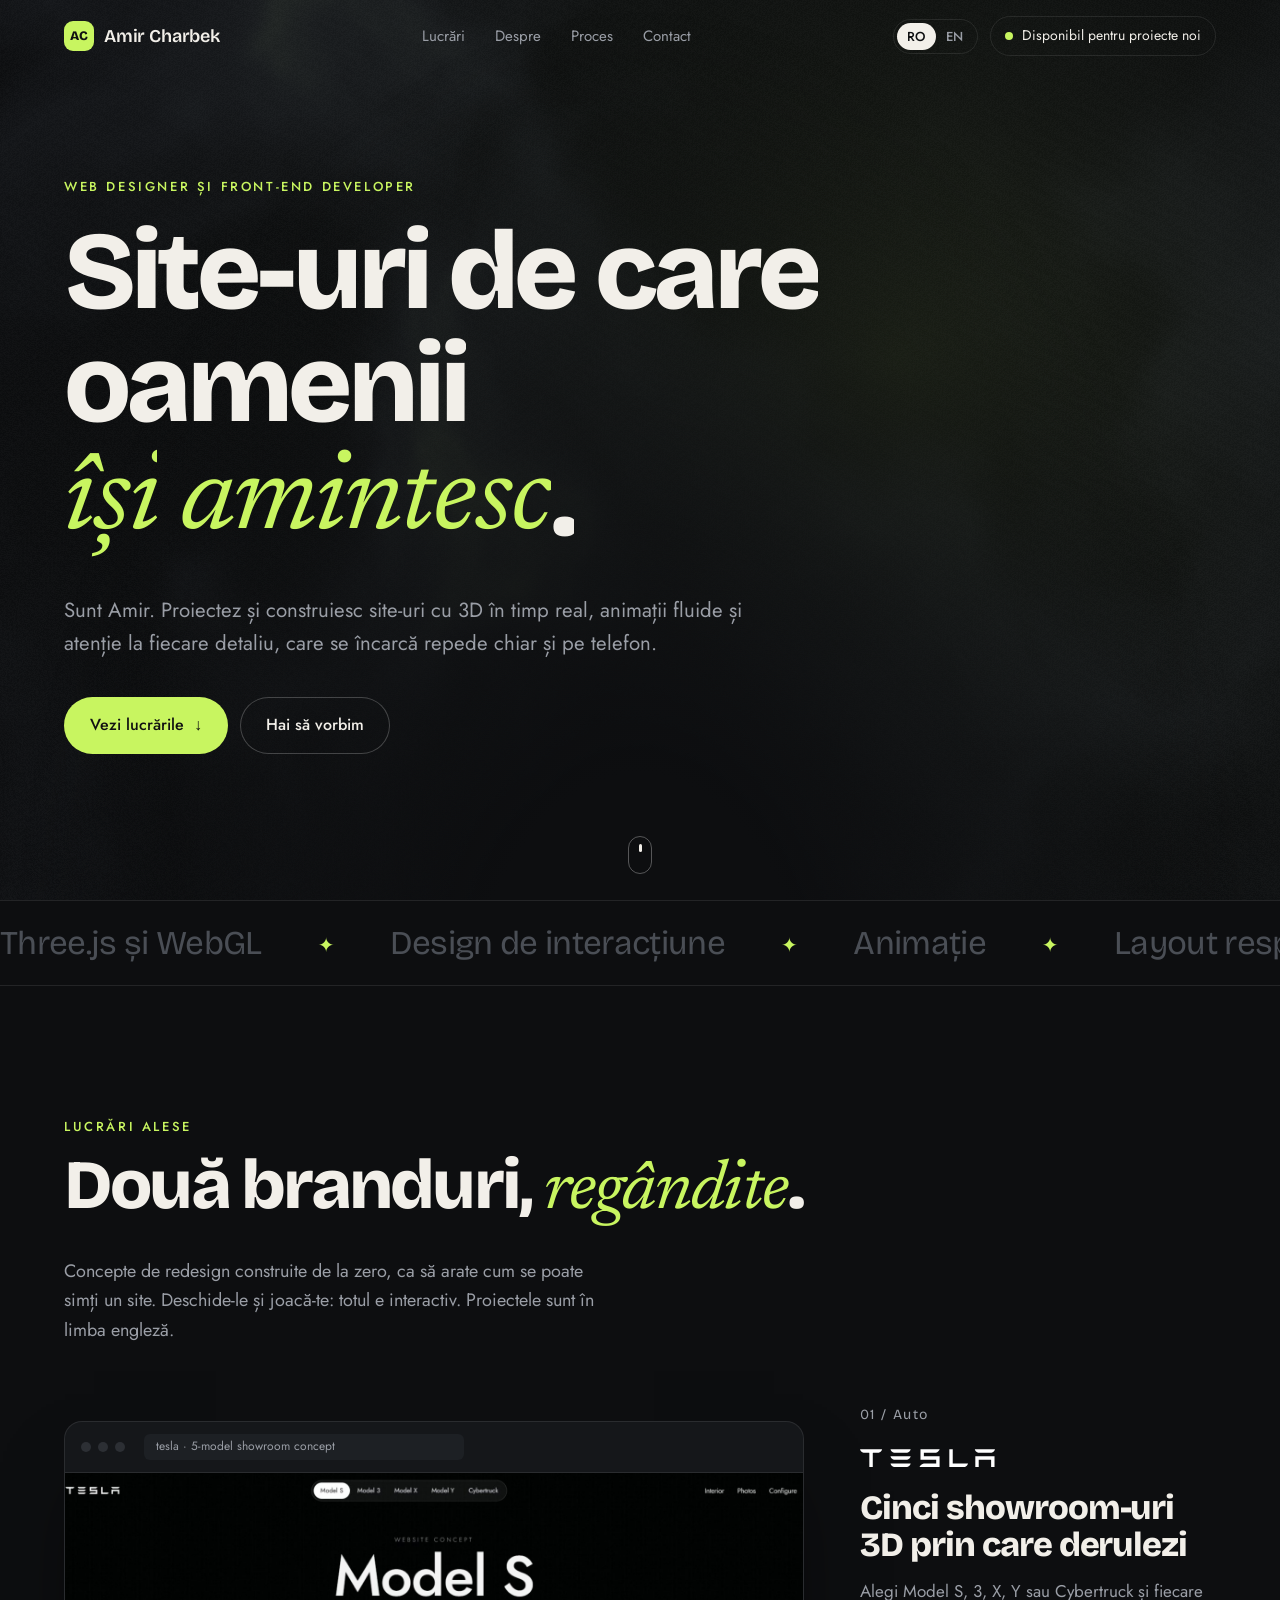
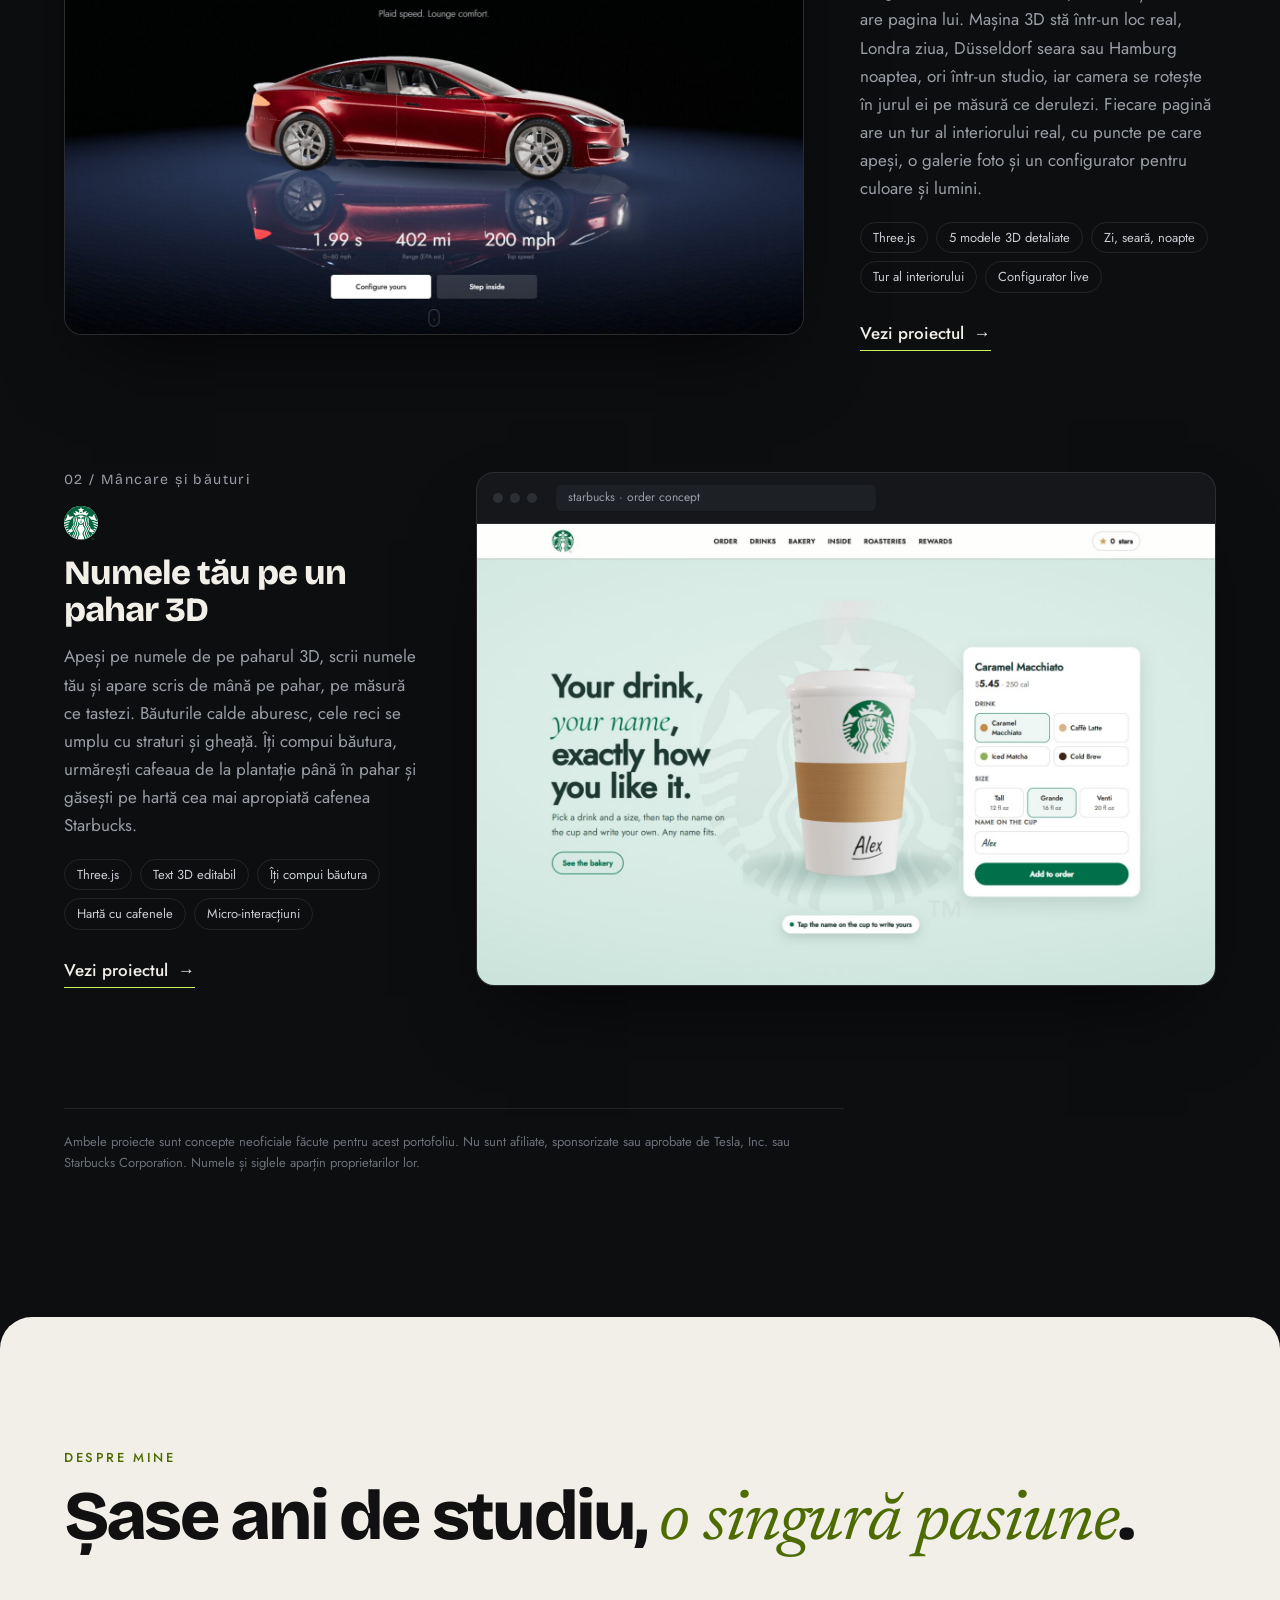
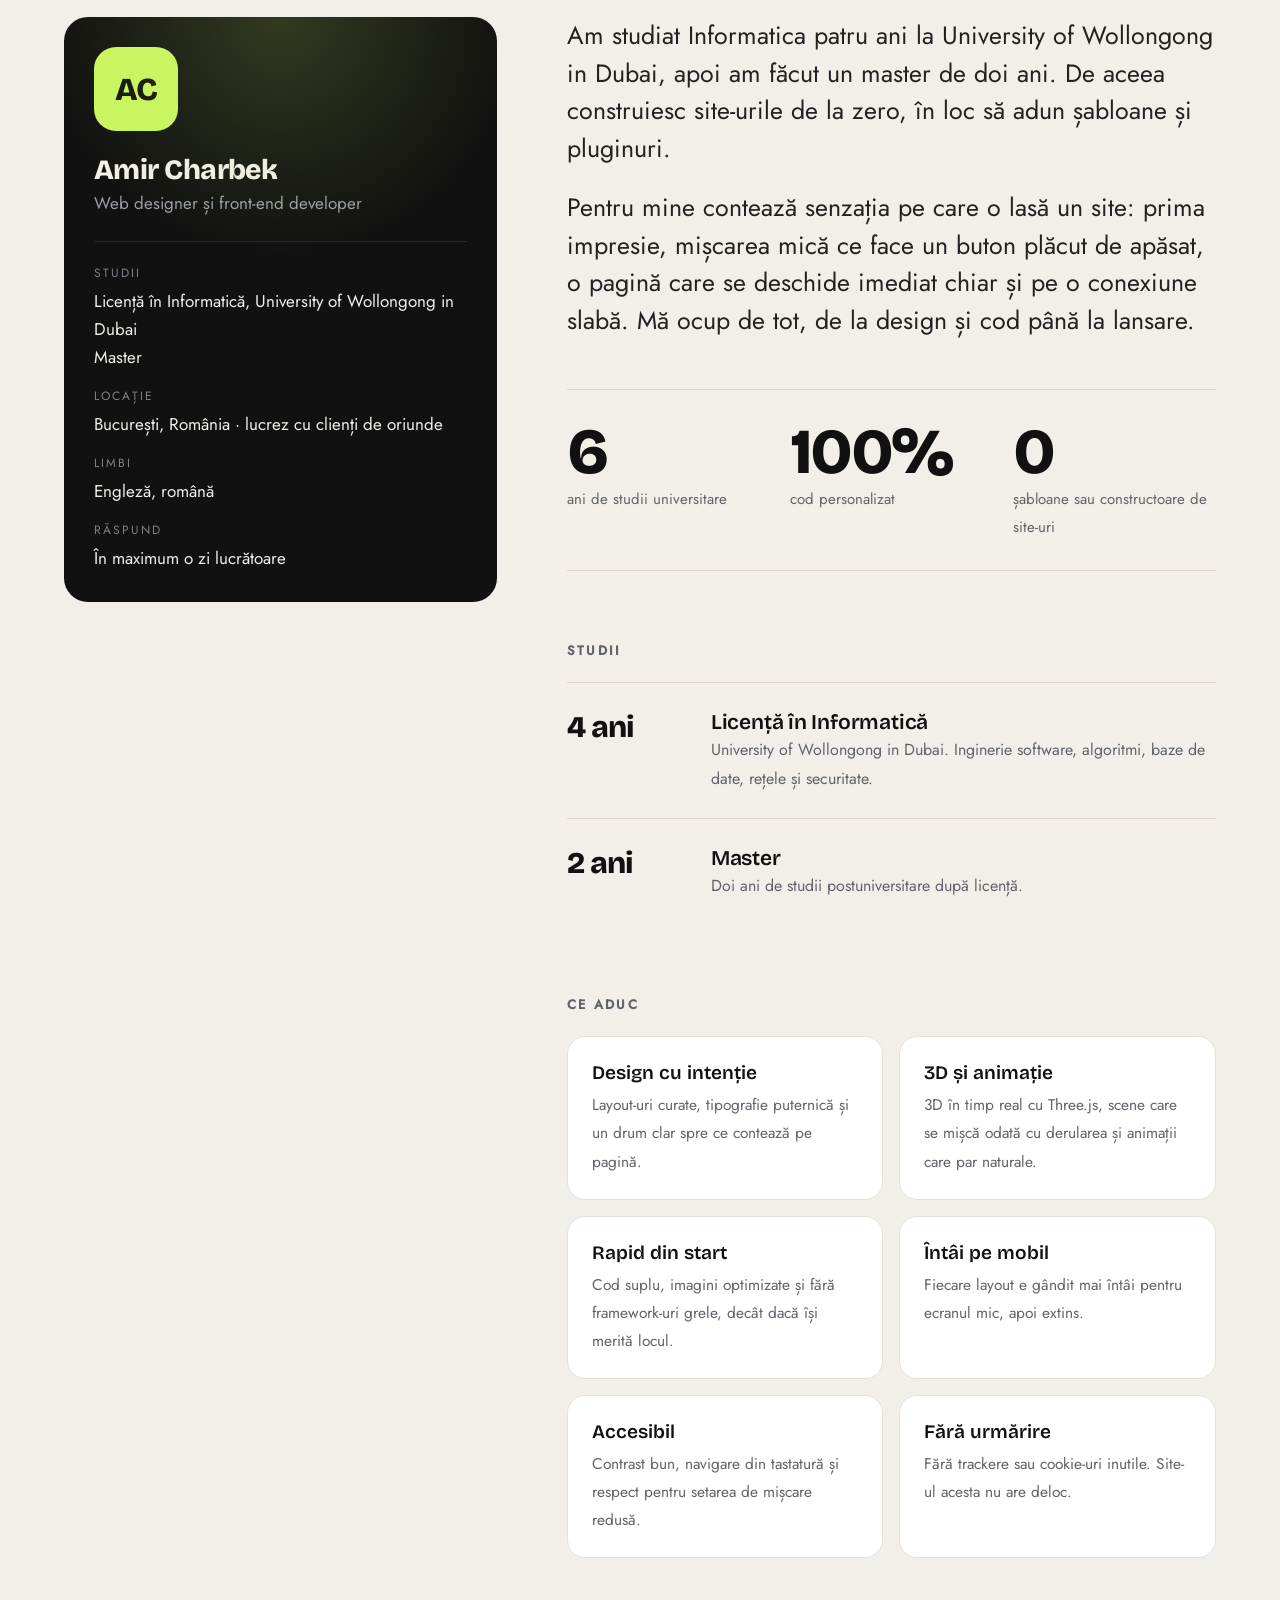
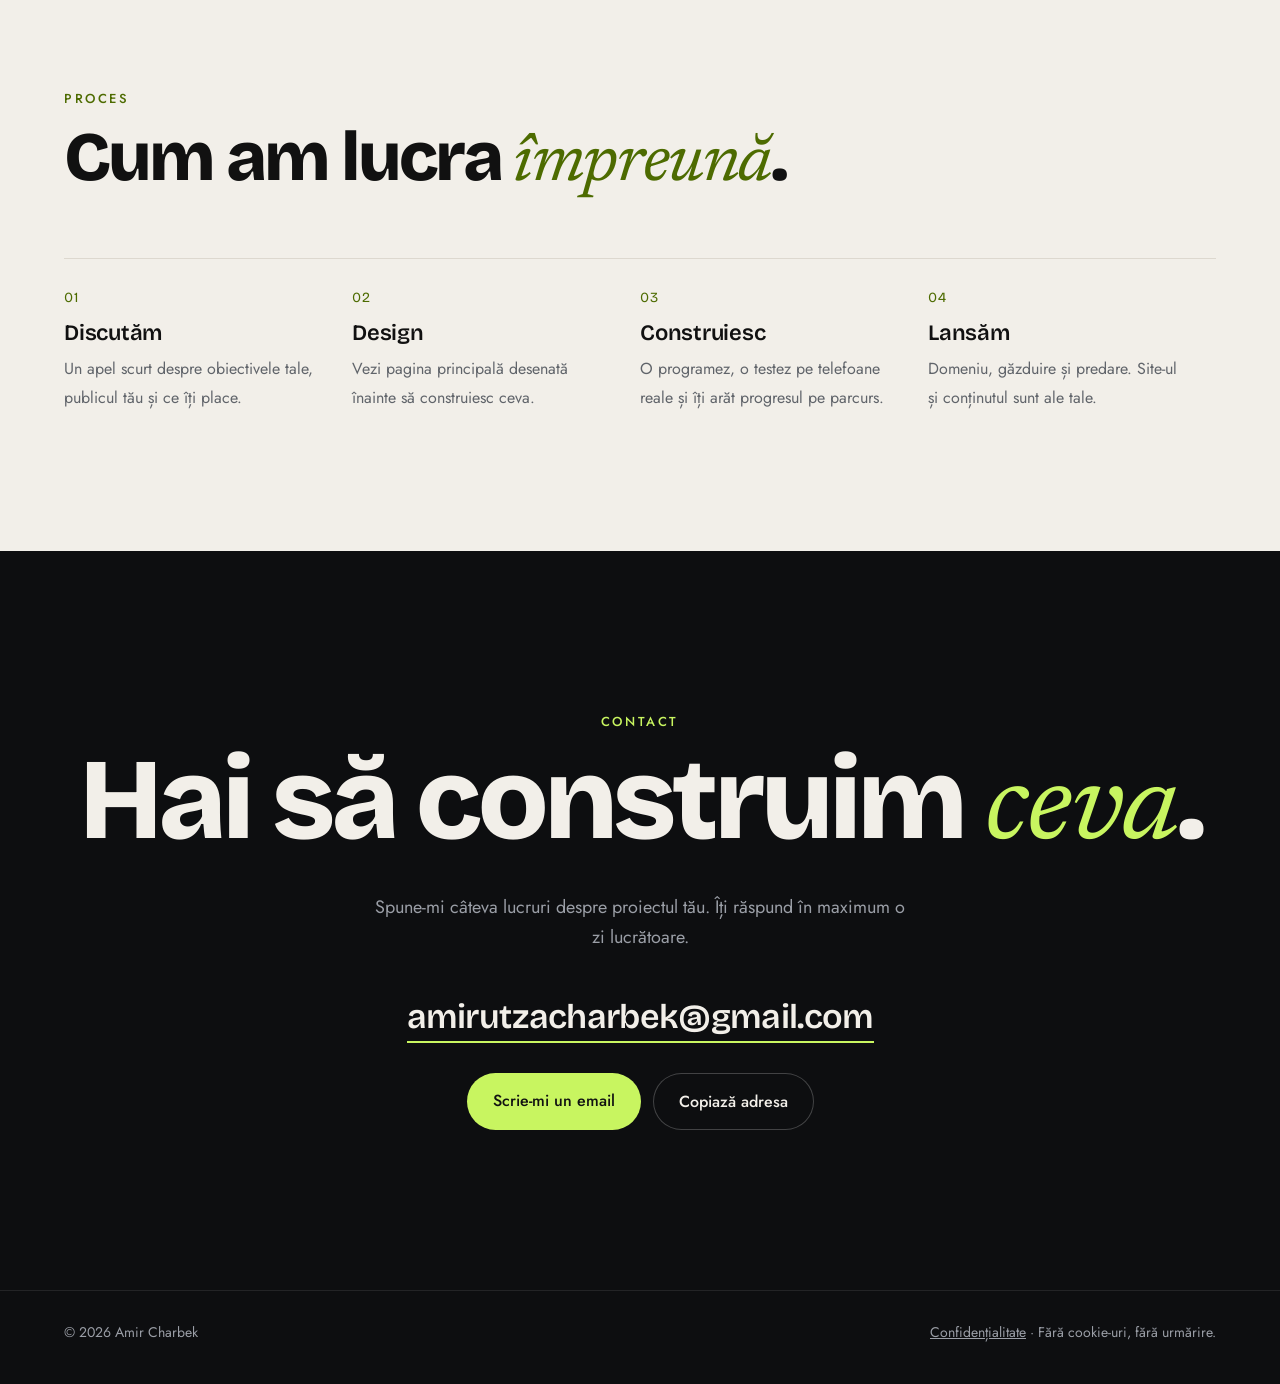
==== commit 87984614: "Real city scenes, interior tours, Starbucks store finder, Romanian profile" ====
--- a/index.html
+++ b/index.html
@@ -1,14 +1,18 @@
 ﻿<!doctype html>
-<html lang="en">
+<html lang="ro">
 <head>
 <meta charset="utf-8">
 <meta name="viewport" content="width=device-width, initial-scale=1">
-<title>Amir Charbek · Web designer &amp; front-end developer</title>
-<meta name="description" content="Amir Charbek designs and builds fast, interactive websites with 3D, motion and hand-written code. BSc Computer Science, University of Wollongong in Dubai, plus a master's degree.">
+<title>Amir Charbek · Web designer și front-end developer</title>
+<meta name="description" content="Amir Charbek proiectează și construiește site-uri rapide și interactive, cu 3D, animație și cod personalizat. Licență în Informatică la University of Wollongong in Dubai și master.">
 <meta name="theme-color" content="#0d0e10">
 <link rel="stylesheet" href="/fonts/fonts.css">
 <link rel="stylesheet" href="/style.css">
 <script type="importmap">{ "imports": { "three": "/lib/three.module.min.js" } }</script>
+<script>
+// pick the language before the page paints: saved choice, then ?lang=, then Romanian
+(() => { let l = new URLSearchParams(location.search).get('lang'); if (l !== 'en' && l !== 'ro') { try { l = localStorage.getItem('lang'); } catch {} } window.__lang = l === 'en' ? 'en' : 'ro'; })();
+</script>
 </head>
 <body>
 
@@ -16,12 +20,15 @@
   <div class="wrap">
     <a class="brand" href="#"><i aria-hidden="true">AC</i>Amir Charbek</a>
     <nav aria-label="Main">
-      <a href="#work">Work</a>
-      <a href="#about">About</a>
-      <a href="#process">Process</a>
-      <a href="#contact">Contact</a>
+      <a href="#work" data-t="nWork">Lucrări</a>
+      <a href="#about" data-t="nAbout">Despre</a>
+      <a href="#process" data-t="nProc">Proces</a>
+      <a href="#contact" data-t="nContact">Contact</a>
     </nav>
-    <a class="avail" href="#contact"><b aria-hidden="true"></b><span>Available for new projects</span></a>
+    <div class="hr">
+      <div class="lang" role="group" aria-label="Limba / Language"><button type="button" data-l="ro" aria-pressed="true" lang="ro">RO</button><button type="button" data-l="en" aria-pressed="false" lang="en">EN</button></div>
+      <a class="avail" href="#contact"><b aria-hidden="true"></b><span data-t="avail">Disponibil pentru proiecte noi</span></a>
+    </div>
   </div>
 </header>
 
@@ -29,65 +36,65 @@
   <div class="hero">
     <canvas id="bg" aria-hidden="true"></canvas>
     <div class="wrap">
-      <div class="eyebrow">Web designer &amp; front-end developer</div>
-      <h1 id="headline">Websites people <span class="nb"><em>remember</em>.</span></h1>
-      <p>I'm Amir. I design and hand-code websites with real-time 3D, smooth motion and attention to every detail, and they still load fast on a phone.</p>
+      <div class="eyebrow" data-t="role">Web designer și front-end developer</div>
+      <h1 id="headline" data-t="h1">Site-uri de care oamenii <span class="nb"><em>își amintesc</em>.</span></h1>
+      <p data-t="heroP">Sunt Amir. Proiectez și construiesc site-uri cu 3D în timp real, animații fluide și atenție la fiecare detaliu, care se încarcă repede chiar și pe telefon.</p>
       <div class="cta">
-        <a class="btn" href="#work">See my work <span aria-hidden="true">↓</span></a>
-        <a class="btn ghost" href="#contact">Get in touch</a>
+        <a class="btn" href="#work" data-t="seeWork">Vezi lucrările <span aria-hidden="true">↓</span></a>
+        <a class="btn ghost" href="#contact" data-t="touch">Hai să vorbim</a>
       </div>
     </div>
     <div class="scroll-cue" aria-hidden="true"></div>
   </div>
 
-  <div class="marquee" aria-hidden="true"><div>
-    <span>Three.js &amp; WebGL</span><span>Interaction design</span><span>Motion</span><span>Responsive layouts</span><span>Accessibility</span><span>Performance</span><span>Clean code</span>
-    <span>Three.js &amp; WebGL</span><span>Interaction design</span><span>Motion</span><span>Responsive layouts</span><span>Accessibility</span><span>Performance</span><span>Clean code</span>
+  <div class="marquee" aria-hidden="true"><div data-t="marq">
+    <span>Three.js și WebGL</span><span>Design de interacțiune</span><span>Animație</span><span>Layout responsive</span><span>Accesibilitate</span><span>Performanță</span><span>Cod curat</span>
+    <span>Three.js și WebGL</span><span>Design de interacțiune</span><span>Animație</span><span>Layout responsive</span><span>Accesibilitate</span><span>Performanță</span><span>Cod curat</span>
   </div></div>
 
   <section id="work">
     <div class="wrap">
       <div class="sec-head">
         <div>
-          <div class="eyebrow reveal">Selected work</div>
-          <h2 class="reveal">Two brands, <em>reimagined</em>.</h2>
-        </div>
-        <p class="lead reveal">Concept redesigns I built from scratch to show what a website can feel like. Open them and play: everything is interactive.</p>
+          <div class="eyebrow reveal" data-t="wEye">Lucrări alese</div>
+          <h2 class="reveal" data-t="wH">Două branduri, <em>regândite</em>.</h2>
+        </div>
+        <p class="lead reveal" data-t="wLead">Concepte de redesign construite de la zero, ca să arate cum se poate simți un site. Deschide-le și joacă-te: totul e interactiv. Proiectele sunt în limba engleză.</p>
       </div>
 
       <article class="project">
         <a class="frame reveal" href="/proiecte/tesla/" data-tilt>
           <div class="bar"><i></i><i></i><i></i><span>tesla · 5-model showroom concept</span></div>
-          <div class="shot"><img src="/proiecte/tesla/cover.jpg" alt="Tesla concept: a detailed 3D Tesla in a dark showroom with a mirror floor" loading="lazy" width="1600" height="1000"></div>
-          <div class="open">Open ↗</div>
+          <div class="shot"><img src="/proiecte/tesla/cover.jpg" data-ta="tAlt" alt="Conceptul Tesla: o mașină Tesla 3D detaliată într-un showroom" loading="lazy" width="1600" height="1000"></div>
+          <div class="open" data-t="open">Deschide ↗</div>
         </a>
         <div class="meta reveal">
-          <div class="num">01 / Automotive</div>
+          <div class="num" data-t="tNum">01 / Auto</div>
           <div class="logo"><img src="/proiecte/tesla/img/tesla-wordmark-white.svg" alt="Tesla" style="height:18px"></div>
-          <h3>Five 3D showrooms you scroll through</h3>
-          <p>Pick a Model S, 3, X, Y or the Cybertruck and get its own page. Detailed real-time 3D models sit on a mirror floor, and as you scroll the camera circles the car, lights it up at night and flies inside the cabin so you can look around. Real photos fill the gallery, and at the end you change the paint and lighting live.</p>
-          <div class="tags"><span>Three.js</span><span>5 detailed 3D models</span><span>Interior view</span><span>Scroll-driven camera</span><span>Live configurator</span></div>
-          <a class="link" href="/proiecte/tesla/">View the project <span aria-hidden="true">→</span></a>
+          <h3 data-t="tH">Cinci showroom-uri 3D prin care derulezi</h3>
+          <p data-t="tP">Alegi Model S, 3, X, Y sau Cybertruck și fiecare are pagina lui. Mașina 3D stă într-un loc real, Londra ziua, Düsseldorf seara sau Hamburg noaptea, ori într-un studio, iar camera se rotește în jurul ei pe măsură ce derulezi. Fiecare pagină are un tur al interiorului real, cu puncte pe care apeși, o galerie foto și un configurator pentru culoare și lumini.</p>
+          <div class="tags" data-t="tTags"><span>Three.js</span><span>5 modele 3D detaliate</span><span>Zi, seară, noapte</span><span>Tur al interiorului</span><span>Configurator live</span></div>
+          <a class="link" href="/proiecte/tesla/" data-t="view">Vezi proiectul <span aria-hidden="true">→</span></a>
         </div>
       </article>
 
       <article class="project">
         <a class="frame reveal" href="/proiecte/starbucks/" data-tilt>
           <div class="bar"><i></i><i></i><i></i><span>starbucks · order concept</span></div>
-          <div class="shot"><img src="/proiecte/starbucks/cover.jpg" alt="Starbucks concept: a 3D cup with a handwritten name next to a drink builder" loading="lazy" width="1600" height="1000"></div>
-          <div class="open">Open ↗</div>
+          <div class="shot"><img src="/proiecte/starbucks/cover.jpg" data-ta="sAlt" alt="Conceptul Starbucks: un pahar 3D cu un nume scris de mână, lângă un configurator de băuturi" loading="lazy" width="1600" height="1000"></div>
+          <div class="open" data-t="open">Deschide ↗</div>
         </a>
         <div class="meta reveal">
-          <div class="num">02 / Food &amp; drink</div>
+          <div class="num" data-t="sNum">02 / Mâncare și băuturi</div>
           <div class="logo"><img src="/proiecte/starbucks/img/starbucks-siren.svg" alt="Starbucks"></div>
-          <h3>Your name on a 3D cup</h3>
-          <p>Tap the name on the 3D cup and write your own, any length, and it is handwritten on the cup as you type. Hot drinks steam, iced ones fill with layers and ice. Below, real photos show the drinks, the bakery, and the inside of the Reserve Roasteries in Seattle, New York, Shanghai and Tokyo.</p>
-          <div class="tags"><span>Three.js</span><span>Editable 3D text</span><span>Pinned scroll gallery</span><span>Micro-interactions</span><span>Gamification</span></div>
-          <a class="link" href="/proiecte/starbucks/">View the project <span aria-hidden="true">→</span></a>
+          <h3 data-t="sH">Numele tău pe un pahar 3D</h3>
+          <p data-t="sP">Apeși pe numele de pe paharul 3D, scrii numele tău și apare scris de mână pe pahar, pe măsură ce tastezi. Băuturile calde aburesc, cele reci se umplu cu straturi și gheață. Îți compui băutura, urmărești cafeaua de la plantație până în pahar și găsești pe hartă cea mai apropiată cafenea Starbucks.</p>
+          <div class="tags" data-t="sTags"><span>Three.js</span><span>Text 3D editabil</span><span>Îți compui băutura</span><span>Hartă cu cafenele</span><span>Micro-interacțiuni</span></div>
+          <a class="link" href="/proiecte/starbucks/" data-t="view">Vezi proiectul <span aria-hidden="true">→</span></a>
         </div>
       </article>
 
-      <p class="note reveal">Both projects are unofficial concepts made for this portfolio. They are not affiliated with, sponsored or endorsed by Tesla, Inc. or Starbucks Corporation. Names and logos belong to their owners.</p>
+      <p class="note reveal" data-t="note">Ambele proiecte sunt concepte neoficiale făcute pentru acest portofoliu. Nu sunt afiliate, sponsorizate sau aprobate de Tesla, Inc. sau Starbucks Corporation. Numele și siglele aparțin proprietarilor lor.</p>
     </div>
   </section>
 
@@ -95,46 +102,46 @@
     <div class="wrap">
       <div class="sec-head">
         <div>
-          <div class="eyebrow reveal">About me</div>
-          <h2 class="reveal">Six years of study, <em>one obsession</em>.</h2>
+          <div class="eyebrow reveal" data-t="aEye">Despre mine</div>
+          <h2 class="reveal" data-t="aH">Șase ani de studiu, <em>o singură pasiune</em>.</h2>
         </div>
       </div>
       <div class="about-grid">
-        <aside class="idcard reveal" id="idcard" aria-label="Profile">
+        <aside class="idcard reveal" id="idcard" aria-label="Profil">
           <div class="mono" aria-hidden="true">AC</div>
           <h3>Amir Charbek</h3>
-          <div class="role">Web designer &amp; front-end developer</div>
-          <dl>
-            <div><dt>Education</dt><dd>BSc Computer Science, University of Wollongong in Dubai<br>Master's degree</dd></div>
-            <div><dt>Based in</dt><dd>Bucharest, Romania · working worldwide</dd></div>
-            <div><dt>Languages</dt><dd>English, Romanian</dd></div>
-            <div><dt>Replies</dt><dd>Within one working day</dd></div>
+          <div class="role" data-t="role">Web designer și front-end developer</div>
+          <dl data-t="dl">
+            <div><dt>Studii</dt><dd>Licență în Informatică, University of Wollongong in Dubai<br>Master</dd></div>
+            <div><dt>Locație</dt><dd>București, România · lucrez cu clienți de oriunde</dd></div>
+            <div><dt>Limbi</dt><dd>Engleză, română</dd></div>
+            <div><dt>Răspund</dt><dd>În maximum o zi lucrătoare</dd></div>
           </dl>
         </aside>
         <div class="about-text">
-          <p class="reveal">I studied Computer Science for four years at the University of Wollongong in Dubai, then went on to a two-year master's. That background is why I build websites from the ground up instead of stacking templates and plugins.</p>
-          <p class="reveal">What I care about is the feeling a site leaves behind: the first impression, the small motion that makes a button satisfying, a page that opens instantly on a slow connection. I handle the whole thing, from design to code to launch.</p>
+          <p class="reveal" data-t="aP1">Am studiat Informatica patru ani la University of Wollongong in Dubai, apoi am făcut un master de doi ani. De aceea construiesc site-urile de la zero, în loc să adun șabloane și pluginuri.</p>
+          <p class="reveal" data-t="aP2">Pentru mine contează senzația pe care o lasă un site: prima impresie, mișcarea mică ce face un buton plăcut de apăsat, o pagină care se deschide imediat chiar și pe o conexiune slabă. Mă ocup de tot, de la design și cod până la lansare.</p>
 
           <div class="stats reveal">
-            <div><b data-count="6">0</b><span>years of university study</span></div>
-            <div><b data-count="100" data-suffix="%">0</b><span>hand-written code</span></div>
-            <div><b data-count="0">0</b><span>page builders or templates</span></div>
+            <div><b data-count="6">0</b><span data-t="st1">ani de studii universitare</span></div>
+            <div><b data-count="100" data-suffix="%">0</b><span data-t="st2">cod personalizat</span></div>
+            <div><b data-count="0">0</b><span data-t="st3">șabloane sau constructoare de site-uri</span></div>
           </div>
 
-          <h3 class="sub reveal">Education</h3>
+          <h3 class="sub reveal" data-t="edu">Studii</h3>
           <div class="timeline">
-            <div class="reveal"><div class="yrs">4 years</div><div><strong>Bachelor of Computer Science</strong><span>University of Wollongong in Dubai. Software engineering, algorithms, databases, networks and security.</span></div></div>
-            <div class="reveal"><div class="yrs">2 years</div><div><strong>Master's degree</strong><span>Two years of postgraduate study after the bachelor's.</span></div></div>
+            <div class="reveal" data-t="tl1"><div class="yrs">4 ani</div><div><strong>Licență în Informatică</strong><span>University of Wollongong in Dubai. Inginerie software, algoritmi, baze de date, rețele și securitate.</span></div></div>
+            <div class="reveal" data-t="tl2"><div class="yrs">2 ani</div><div><strong>Master</strong><span>Doi ani de studii postuniversitare după licență.</span></div></div>
           </div>
 
-          <h3 class="sub reveal">What I bring</h3>
+          <h3 class="sub reveal" data-t="bring">Ce aduc</h3>
           <div class="skills">
-            <div class="skill reveal"><b>Design with intent</b><span>Clean layouts, strong typography and a clear path to what matters on the page.</span></div>
-            <div class="skill reveal"><b>3D &amp; motion</b><span>Real-time 3D with Three.js, scroll-driven scenes and animation that feels natural.</span></div>
-            <div class="skill reveal"><b>Fast by default</b><span>Lean hand-written code, optimised assets and no heavy frameworks unless they earn their place.</span></div>
-            <div class="skill reveal"><b>Mobile first</b><span>Every layout is designed for the small screen first, then scaled up.</span></div>
-            <div class="skill reveal"><b>Accessible</b><span>Readable contrast, keyboard navigation and respect for reduced-motion settings.</span></div>
-            <div class="skill reveal"><b>Privacy-friendly</b><span>No unnecessary trackers or cookies. This site has none at all.</span></div>
+            <div class="skill reveal" data-t="k1"><b>Design cu intenție</b><span>Layout-uri curate, tipografie puternică și un drum clar spre ce contează pe pagină.</span></div>
+            <div class="skill reveal" data-t="k2"><b>3D și animație</b><span>3D în timp real cu Three.js, scene care se mișcă odată cu derularea și animații care par naturale.</span></div>
+            <div class="skill reveal" data-t="k3"><b>Rapid din start</b><span>Cod suplu, imagini optimizate și fără framework-uri grele, decât dacă își merită locul.</span></div>
+            <div class="skill reveal" data-t="k4"><b>Întâi pe mobil</b><span>Fiecare layout e gândit mai întâi pentru ecranul mic, apoi extins.</span></div>
+            <div class="skill reveal" data-t="k5"><b>Accesibil</b><span>Contrast bun, navigare din tastatură și respect pentru setarea de mișcare redusă.</span></div>
+            <div class="skill reveal" data-t="k6"><b>Fără urmărire</b><span>Fără trackere sau cookie-uri inutile. Site-ul acesta nu are deloc.</span></div>
           </div>
         </div>
       </div>
@@ -145,15 +152,15 @@
     <div class="wrap">
       <div class="sec-head">
         <div>
-          <div class="eyebrow reveal" style="color:#4d6b00">Process</div>
-          <h2 class="reveal">How we'd work <em style="color:#4d6b00">together</em>.</h2>
+          <div class="eyebrow reveal" style="color:#4d6b00" data-t="pEye">Proces</div>
+          <h2 class="reveal" data-t="pH">Cum am lucra <em style="color:#4d6b00">împreună</em>.</h2>
         </div>
       </div>
       <div class="steps">
-        <div class="reveal"><div class="n">01</div><b>Talk</b><span>A short call about your goals, your audience and what you like.</span></div>
-        <div class="reveal"><div class="n">02</div><b>Design</b><span>You see the main page designed before anything gets built.</span></div>
-        <div class="reveal"><div class="n">03</div><b>Build</b><span>I code it, test it on real phones and share progress as I go.</span></div>
-        <div class="reveal"><div class="n">04</div><b>Launch</b><span>Domain, hosting and handover. The site and its content are yours.</span></div>
+        <div class="reveal" data-t="p1"><div class="n">01</div><b>Discutăm</b><span>Un apel scurt despre obiectivele tale, publicul tău și ce îți place.</span></div>
+        <div class="reveal" data-t="p2"><div class="n">02</div><b>Design</b><span>Vezi pagina principală desenată înainte să construiesc ceva.</span></div>
+        <div class="reveal" data-t="p3"><div class="n">03</div><b>Construiesc</b><span>O programez, o testez pe telefoane reale și îți arăt progresul pe parcurs.</span></div>
+        <div class="reveal" data-t="p4"><div class="n">04</div><b>Lansăm</b><span>Domeniu, găzduire și predare. Site-ul și conținutul sunt ale tale.</span></div>
       </div>
     </div>
   </section>
@@ -161,12 +168,12 @@
   <section class="contact" id="contact">
     <div class="wrap">
       <div class="eyebrow reveal">Contact</div>
-      <h2 class="reveal">Let's build <em>something</em>.</h2>
-      <p class="lead reveal">Tell me a little about your project. I reply within one working day.</p>
+      <h2 class="reveal" data-t="cH">Hai să construim <em>ceva</em>.</h2>
+      <p class="lead reveal" data-t="cLead">Spune-mi câteva lucruri despre proiectul tău. Îți răspund în maximum o zi lucrătoare.</p>
       <a class="mail reveal" href="mailto:amirutzacharbek@gmail.com">amirutzacharbek@gmail.com</a>
       <div class="cta reveal">
-        <a class="btn" href="mailto:amirutzacharbek@gmail.com?subject=New%20project">Write me an email</a>
-        <button class="btn ghost" id="copy" type="button">Copy address</button>
+        <a class="btn" id="mailBtn" href="mailto:amirutzacharbek@gmail.com?subject=Proiect%20nou" data-t="write">Scrie-mi un email</a>
+        <button class="btn ghost" id="copy" type="button" data-t="copy">Copiază adresa</button>
       </div>
     </div>
   </section>
@@ -175,14 +182,68 @@
 <footer>
   <div class="wrap">
     <span>© 2026 Amir Charbek</span>
-    <span><a href="/privacy/">Privacy</a> · No cookies, no tracking.</span>
+    <span data-t="foot"><a href="/privacy/">Confidențialitate</a> · Fără cookie-uri, fără urmărire.</span>
   </div>
 </footer>
 <div class="toast" id="toast" role="status"></div>
 
 <script>
+// English version of every text marked with data-t / data-ta (the Romanian one is in the HTML)
+const EN = {
+  title: 'Amir Charbek · Web designer &amp; front-end developer',
+  desc: "Amir Charbek designs and builds fast, interactive websites with 3D, motion and custom code. BSc Computer Science, University of Wollongong in Dubai, plus a master's degree.",
+  nWork: 'Work', nAbout: 'About', nProc: 'Process', nContact: 'Contact',
+  avail: 'Available for new projects',
+  role: 'Web designer &amp; front-end developer',
+  h1: 'Websites people <span class="nb"><em>remember</em>.</span>',
+  heroP: "I'm Amir. I design and build websites with real-time 3D, smooth motion and attention to every detail, and they still load fast on a phone.",
+  seeWork: 'See my work <span aria-hidden="true">↓</span>', touch: 'Get in touch',
+  marq: '<span>Three.js &amp; WebGL</span><span>Interaction design</span><span>Motion</span><span>Responsive layouts</span><span>Accessibility</span><span>Performance</span><span>Clean code</span>'.repeat(2),
+  wEye: 'Selected work', wH: 'Two brands, <em>reimagined</em>.',
+  wLead: 'Concept redesigns I built from scratch to show what a website can feel like. Open them and play: everything is interactive.',
+  open: 'Open ↗', view: 'View the project <span aria-hidden="true">→</span>',
+  tAlt: 'Tesla concept: a detailed 3D Tesla in a showroom',
+  tNum: '01 / Automotive', tH: 'Five 3D showrooms you scroll through',
+  tP: 'Pick a Model S, 3, X, Y or the Cybertruck and get its own page. The 3D car stands in a real place, London by day, Düsseldorf in the evening or Hamburg at night, or in a studio, and the camera circles it as you scroll. Every page has a tour of the real cabin with features you can tap, a photo gallery and a configurator for paint and lights.',
+  tTags: '<span>Three.js</span><span>5 detailed 3D models</span><span>Day, evening, night</span><span>Interior tour</span><span>Live configurator</span>',
+  sAlt: 'Starbucks concept: a 3D cup with a handwritten name next to a drink builder',
+  sNum: '02 / Food &amp; drink', sH: 'Your name on a 3D cup',
+  sP: 'Tap the name on the 3D cup and write your own, and it is handwritten on the cup as you type. Hot drinks steam, iced ones fill with layers and ice. Build your drink, follow the coffee from the farm to the cup, and find the nearest Starbucks on a map.',
+  sTags: '<span>Three.js</span><span>Editable 3D text</span><span>Drink builder</span><span>Store finder</span><span>Micro-interactions</span>',
+  note: 'Both projects are unofficial concepts made for this portfolio. They are not affiliated with, sponsored or endorsed by Tesla, Inc. or Starbucks Corporation. Names and logos belong to their owners.',
+  aEye: 'About me', aH: 'Six years of study, <em>one obsession</em>.',
+  dl: "<div><dt>Education</dt><dd>BSc Computer Science, University of Wollongong in Dubai<br>Master's degree</dd></div><div><dt>Based in</dt><dd>Bucharest, Romania · working worldwide</dd></div><div><dt>Languages</dt><dd>English, Romanian</dd></div><div><dt>Replies</dt><dd>Within one working day</dd></div>",
+  aP1: "I studied Computer Science for four years at the University of Wollongong in Dubai, then went on to a two-year master's. That background is why I build websites from the ground up instead of stacking templates and plugins.",
+  aP2: 'What I care about is the feeling a site leaves behind: the first impression, the small motion that makes a button satisfying, a page that opens instantly on a slow connection. I handle the whole thing, from design to code to launch.',
+  st1: 'years of university study', st2: 'custom code', st3: 'page builders or templates',
+  edu: 'Education',
+  tl1: '<div class="yrs">4 years</div><div><strong>Bachelor of Computer Science</strong><span>University of Wollongong in Dubai. Software engineering, algorithms, databases, networks and security.</span></div>',
+  tl2: "<div class=\"yrs\">2 years</div><div><strong>Master's degree</strong><span>Two years of postgraduate study after the bachelor's.</span></div>",
+  bring: 'What I bring',
+  k1: '<b>Design with intent</b><span>Clean layouts, strong typography and a clear path to what matters on the page.</span>',
+  k2: '<b>3D &amp; motion</b><span>Real-time 3D with Three.js, scroll-driven scenes and animation that feels natural.</span>',
+  k3: '<b>Fast by default</b><span>Lean code, optimised assets and no heavy frameworks unless they earn their place.</span>',
+  k4: '<b>Mobile first</b><span>Every layout is designed for the small screen first, then scaled up.</span>',
+  k5: '<b>Accessible</b><span>Readable contrast, keyboard navigation and respect for reduced-motion settings.</span>',
+  k6: '<b>Privacy-friendly</b><span>No unnecessary trackers or cookies. This site has none at all.</span>',
+  pEye: 'Process', pH: 'How we\'d work <em style="color:#4d6b00">together</em>.',
+  p1: '<div class="n">01</div><b>Talk</b><span>A short call about your goals, your audience and what you like.</span>',
+  p2: '<div class="n">02</div><b>Design</b><span>You see the main page designed before anything gets built.</span>',
+  p3: '<div class="n">03</div><b>Build</b><span>I code it, test it on real phones and share progress as I go.</span>',
+  p4: '<div class="n">04</div><b>Launch</b><span>Domain, hosting and handover. The site and its content are yours.</span>',
+  cH: "Let's build <em>something</em>.", cLead: 'Tell me a little about your project. I reply within one working day.',
+  write: 'Write me an email', copy: 'Copy address',
+  foot: '<a href="/privacy/">Privacy</a> · No cookies, no tracking.',
+  copied: 'Email address copied', subject: 'New%20project', idcard: 'Profile'
+};
+const RO = { title: document.title, desc: document.querySelector('meta[name=description]').content, copied: 'Adresa de email a fost copiată', subject: 'Proiect%20nou', idcard: 'Profil' };
+document.querySelectorAll('[data-t]').forEach(el => RO[el.dataset.t] = el.innerHTML);
+document.querySelectorAll('[data-ta]').forEach(el => RO[el.dataset.ta] = el.alt);
+let lang = 'ro';
+const T = k => (lang === 'en' ? EN : RO)[k];
+
 // headline: split into words that slide up one after another
-(() => {
+const splitHeadline = () => {
   const h = document.getElementById('headline'); let i = 0;
   const wrapWords = node => [...node.childNodes].forEach(n => {
     if (n.nodeType === 3) {
@@ -198,7 +259,23 @@
     } else wrapWords(n);
   });
   wrapWords(h);
-})();
+};
+
+function setLang(l, save) {
+  lang = l;
+  document.documentElement.lang = l;
+  document.querySelectorAll('[data-t]').forEach(el => { const v = T(el.dataset.t); if (v != null) el.innerHTML = v; });
+  document.querySelectorAll('[data-ta]').forEach(el => el.alt = T(el.dataset.ta));
+  document.title = new DOMParser().parseFromString(T('title'), 'text/html').body.textContent;
+  document.querySelector('meta[name=description]').content = T('desc');
+  document.getElementById('idcard').setAttribute('aria-label', T('idcard'));
+  document.getElementById('mailBtn').href = 'mailto:amirutzacharbek@gmail.com?subject=' + T('subject');
+  document.querySelectorAll('.lang button').forEach(b => b.setAttribute('aria-pressed', String(b.dataset.l === l)));
+  splitHeadline();
+  if (save) { try { localStorage.setItem('lang', l); } catch {} }
+}
+document.querySelectorAll('.lang button').forEach(b => b.addEventListener('click', () => { if (b.dataset.l !== lang) setLang(b.dataset.l, true); }));
+if (window.__lang === 'en') setLang('en'); else splitHeadline();
 
 // header gets a background after scrolling
 const top_ = document.getElementById('top');
@@ -222,7 +299,7 @@
 
 // copy email
 const toast = m => { const t = document.getElementById('toast'); t.textContent = m; t.classList.add('show'); clearTimeout(t.h); t.h = setTimeout(() => t.classList.remove('show'), 2200); };
-document.getElementById('copy').addEventListener('click', async () => { try { await navigator.clipboard.writeText('amirutzacharbek@gmail.com'); toast('Email address copied'); } catch { toast('amirutzacharbek@gmail.com'); } });
+document.getElementById('copy').addEventListener('click', async () => { try { await navigator.clipboard.writeText('amirutzacharbek@gmail.com'); toast(T('copied')); } catch { toast('amirutzacharbek@gmail.com'); } });
 </script>
 
 <script type="module">
--- a/style.css
+++ b/style.css
@@ -179,3 +179,10 @@
   .hero h1 .w > span { transform: none; }
   .hero p, .hero .cta, .reveal { opacity: 1; transform: none; }
 }
+
+/* language switch */
+.hr { display: flex; align-items: center; gap: 12px; }
+.lang { display: flex; border: 1px solid var(--line); border-radius: 999px; padding: 3px; }
+.lang button { font: 500 13px/1 var(--sans); letter-spacing: .04em; background: none; border: 0; color: var(--soft); padding: 7px 10px; border-radius: 999px; cursor: pointer; transition: color .2s, background .2s; }
+.lang button:hover { color: var(--ink); }
+.lang button[aria-pressed="true"] { background: var(--ink); color: var(--bg); }
